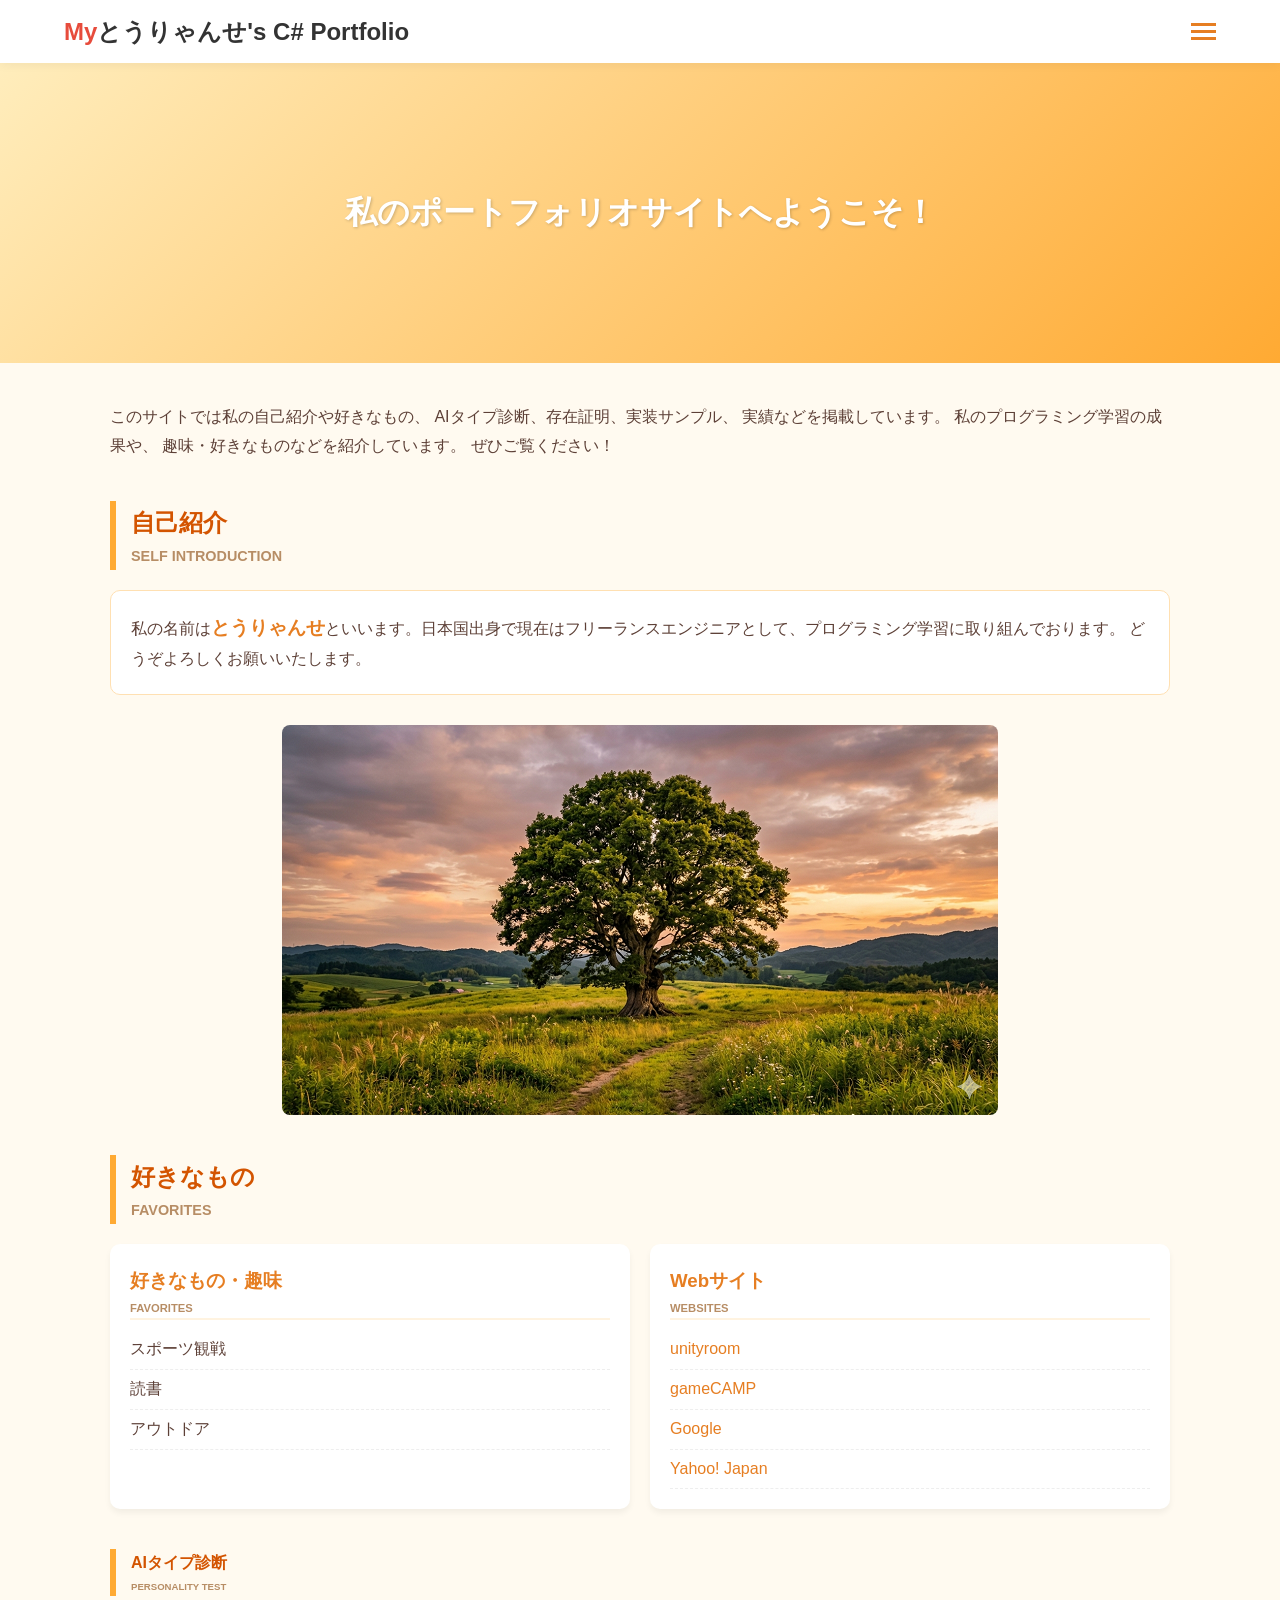
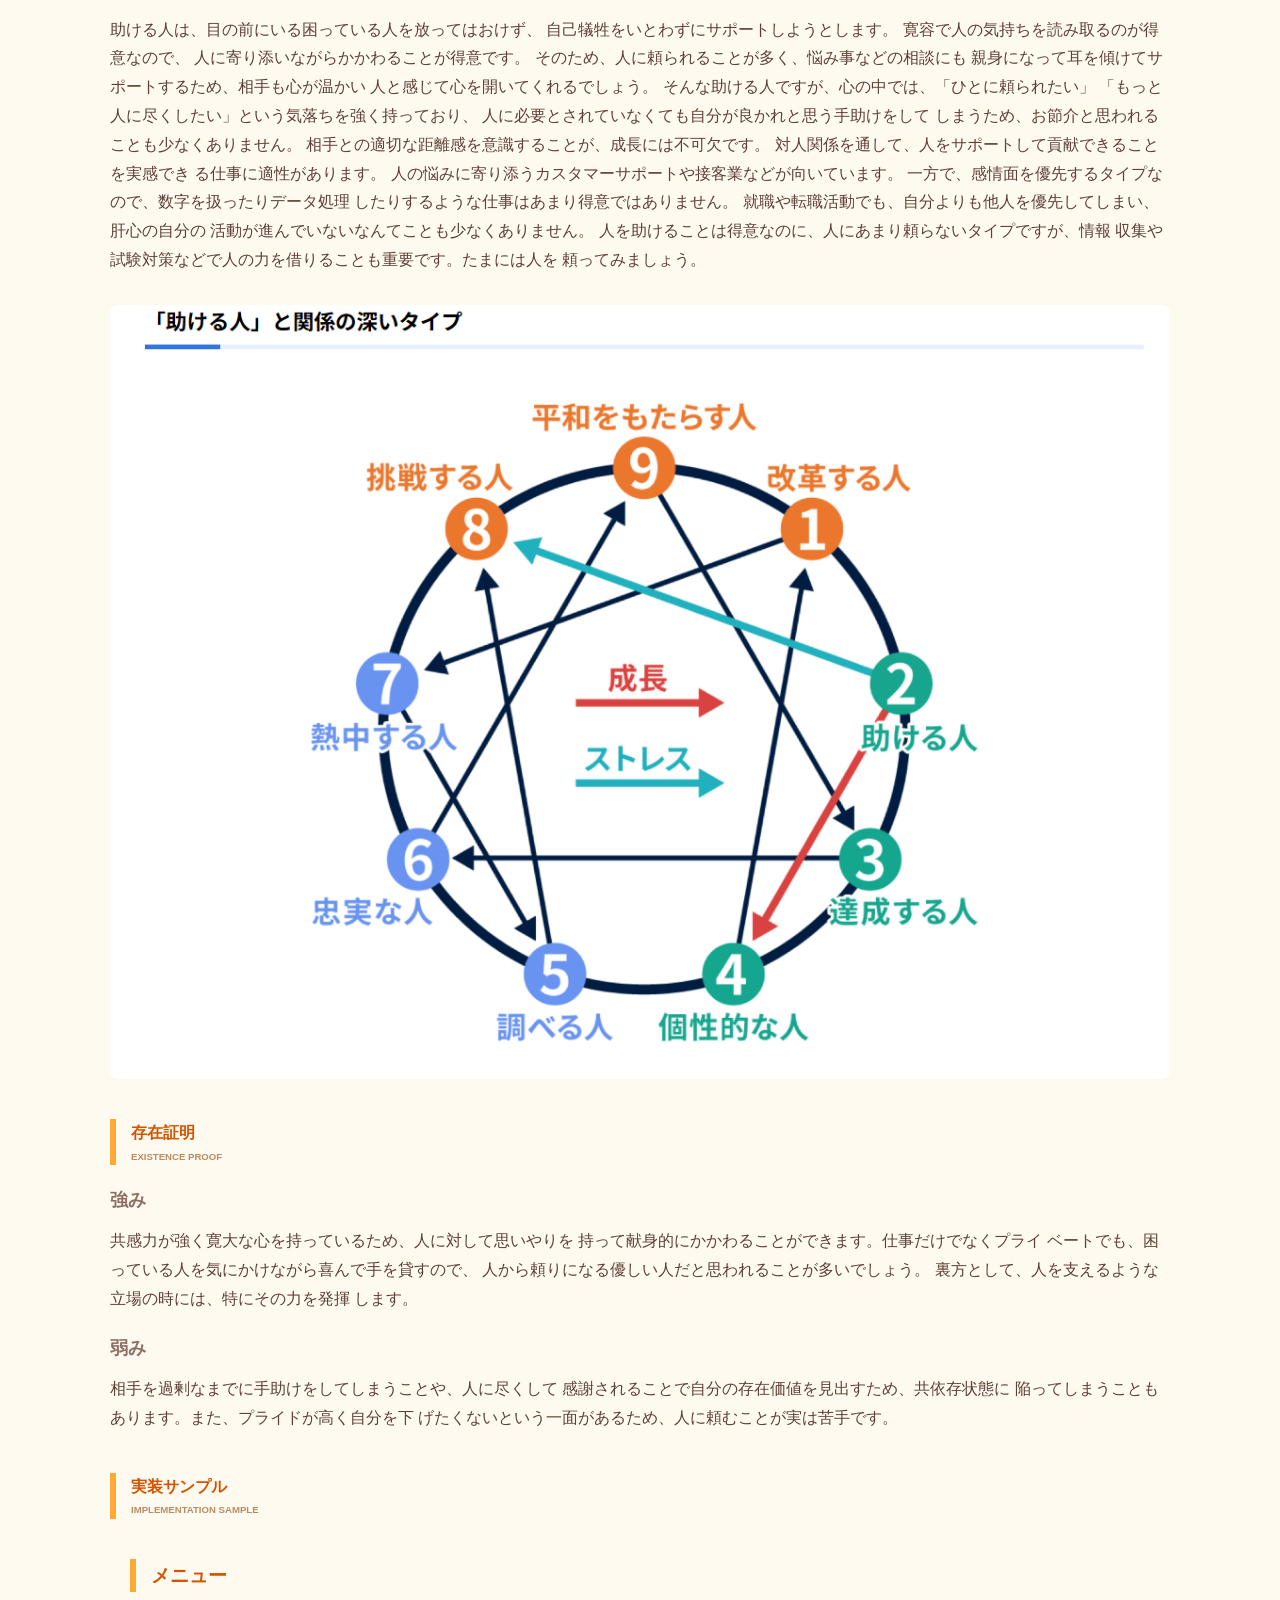
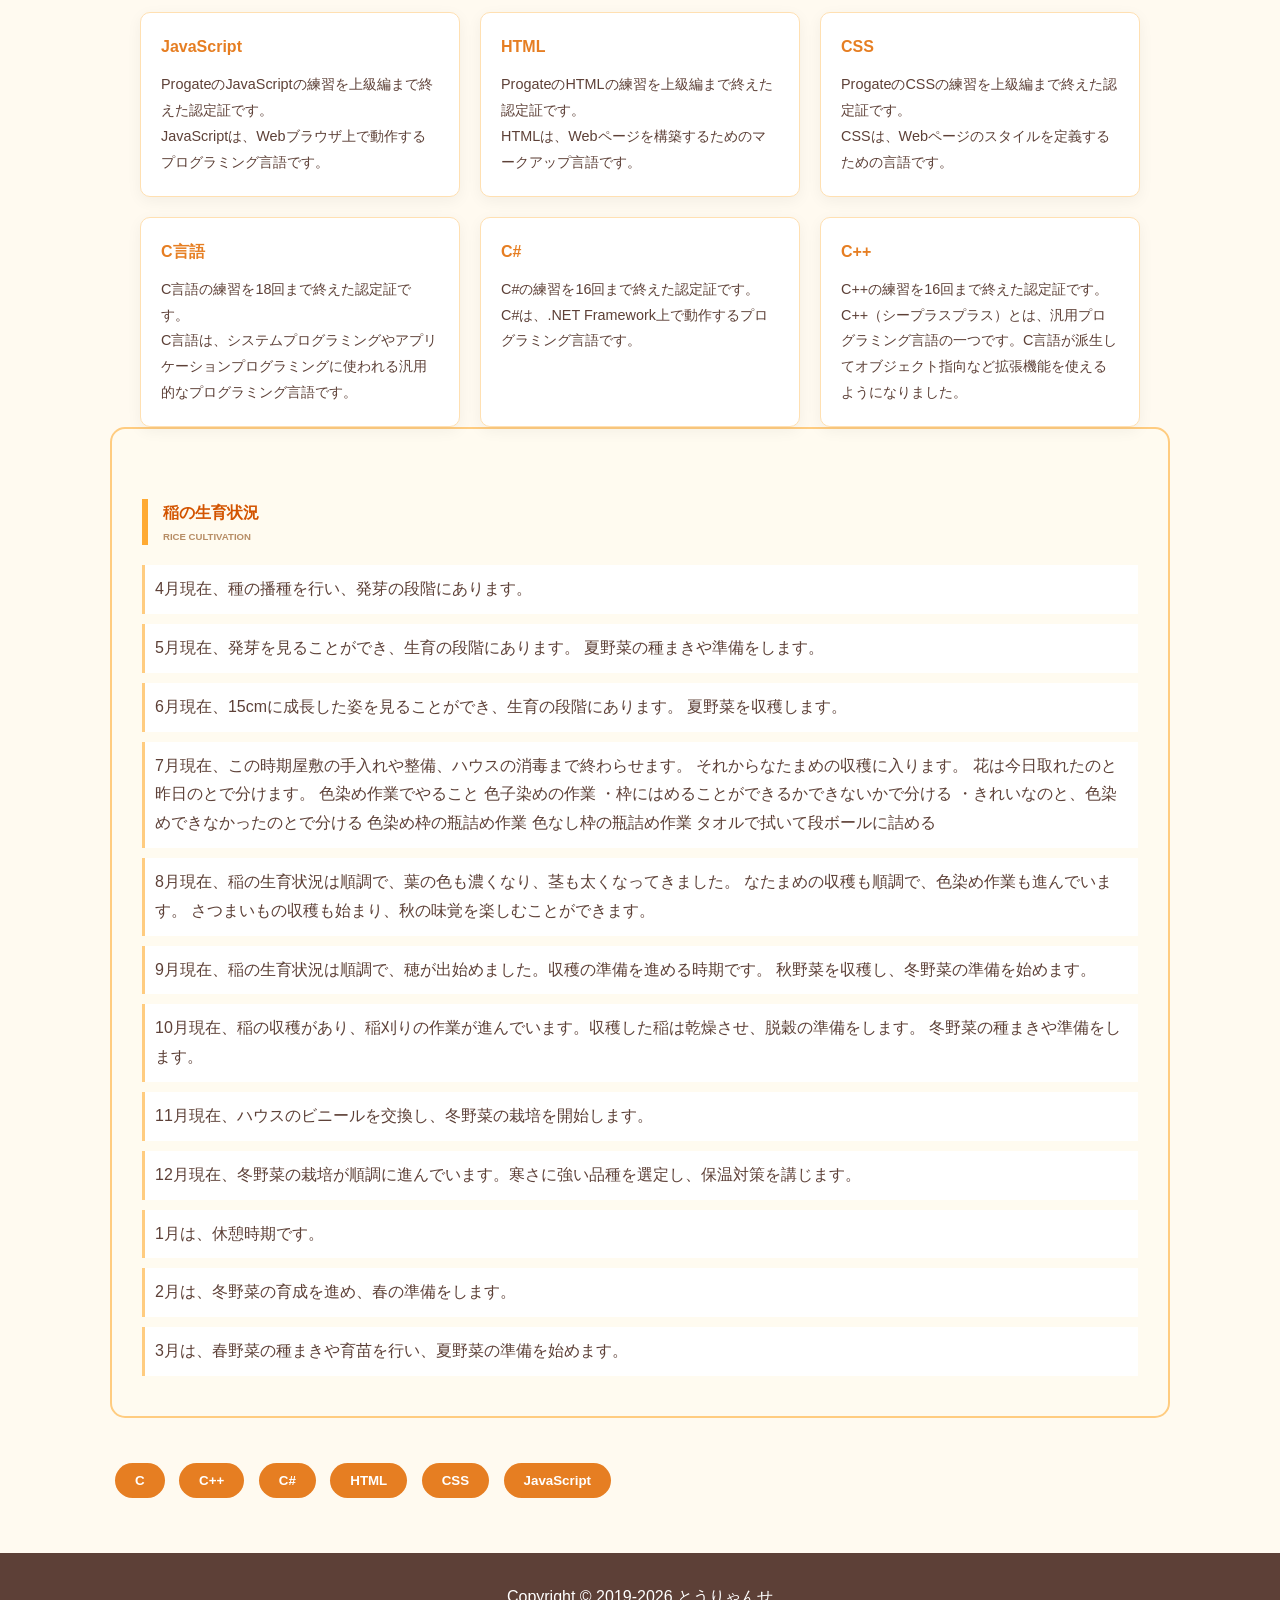
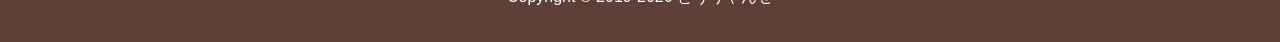
==== index.html @ dbbb1a9b "TestFirstCommit webでの活動と、現実での活動をまとめたwebサイトです。" ====
<!DOCTYPE html>
<html>

<head>
    <!-- タイトル、スタイルを読み込む -->
    <meta charset="UTF-8">
    <meta name="viewport" content="width=device-width, initial-scale=1.0">
    <title>自己紹介 とうりゃんせ</title>
    <link rel="shortcut icon" href="images/IshigakiGamesIcon.png">
    <link rel="stylesheet" href="style.css">
</head>

<body>
    <!-- ヘッダー -->
    <header class="clearfix">
        <!-- ロゴ -->
        <div class="header-left">
            <h1><span class="red">My</span>とうりゃんせ's C# Portfolio</h1>
        </div>

        <!-- ナビゲーション -->
        <div class="menu-wrapper">
            <input type="checkbox" id="menu-toggle" hidden>
    
            <label class="menu-icon" for="menu-toggle">
                <span></span>
                <span></span>
                <span></span>
            </label>
            
            <div class="overlay"></div>
            
            <nav class="menu">
                <ul>
                    <li class="between"><a href="#example1">自己紹介</a></li>
                    <li class="between"><a href="#example2">好きなもの</a></li>
                    <li class="between"><a href="#example3">AIタイプ診断</a></li>
                    <li class="between"><a href="#example4">存在証明</a></li>
                    <li class="between"><a href="#example5">実装サンプル</a></li>
                    <li class="between"><a href="#example6">稲の生育状況</a></li>
                </ul>
                <div class="clear"></div>
            </nav>
        </div>
    </header>

    <!-- メインコンテンツ -->
    <main class="main">
        <!-- メインビジュアル -->
        <div class="main-visual">
            <h2 class="top-subtitle">私のポートフォリオサイトへようこそ！</h2>
        </div>

        <!-- メインコンテナ -->
        <div class="container">
            <p class="top-text">
                このサイトでは私の自己紹介や好きなもの、
                AIタイプ診断、存在証明、実装サンプル、
                実績などを掲載しています。
                私のプログラミング学習の成果や、
                趣味・好きなものなどを紹介しています。
                ぜひご覧ください！
            </p>

            <!-- 自己紹介 -->
            <h2 class="fontColor-blue" id="example1">自己紹介<br><span class="changeFontSize">Self Introduction</span></h2>
            <div class="myself">
                <p>私の名前は<span class="characterName">とうりゃんせ</span>といいます。日本国出身で現在はフリーランスエンジニアとして、プログラミング学習に取り組んでおります。
                どうぞよろしくお願いいたします。</p>
            </div>

            <!-- トップ画像 -->
            <div class="top-image">
                <img src="images/一本の木.png" alt="image">
            </div>

            <!-- 好きなもの -->
            <h2 class="fontColor-blue" id="example2">好きなもの<br><span class="changeFontSize">Favorites</span></h2>
            <!-- Flexbox -->
            <div class="introduction_flexbox">
                <!-- 好きなもの・趣味 -->
                <div class="favorites">
                    <h3 class="titleColor">好きなもの・趣味<br><span class="changeFontSize">Favorites</span></h3>
                    <ul>
                        <li class="li01">スポーツ観戦</li>
                        <li class="li01">読書</li>
                        <li class="li01">アウトドア</li>
                    </ul>
                    <div class="clear"></div>
                </div>
                <!-- Webサイト -->
                <div class="favorites">
                    <h3 class="titleColor">Webサイト<br><span class="changeFontSize">WebSites</span></h3>
                    <ul>
                        <li class="li02"><a href="https://unityroom.com/users/ohuton8v9k" target="_blank">unityroom</a></li>
                        <li class="li02"><a href="https://game-creators.camp/@happy_ohuton" target="_blank">gameCAMP</a></li>
                        <li class="li02"><a href="https://www.google.com/" target="_blank">Google</a></li>
                        <li class="li02"><a href="https://www.yahoo.co.jp/" target="_blank">Yahoo! Japan</a></li>
                    </ul>
                    <div class="clear"></div>
                </div>
            </div>

            <!-- AIタイプ診断 -->
            <div class="setumei1">
                <h4 class="fontColor-blue" id="example3">AIタイプ診断<br><span class="changeFontSize">Personality Test</span></h4>
                <p class="top-text">
                    助ける人は、目の前にいる困っている人を放ってはおけず、
                    自己犠牲をいとわずにサポートしようとします。
                    寛容で人の気持ちを読み取るのが得意なので、
                    人に寄り添いながらかかわることが得意です。
                    そのため、人に頼られることが多く、悩み事などの相談にも
                    親身になって耳を傾けてサポートするため、相手も心が温かい
                    人と感じて心を開いてくれるでしょう。
                    そんな助ける人ですが、心の中では、「ひとに頼られたい」
                    「もっと人に尽くしたい」という気落ちを強く持っており、
                    人に必要とされていなくても自分が良かれと思う手助けをして
                    しまうため、お節介と思われることも少なくありません。
                    相手との適切な距離感を意識することが、成長には不可欠です。
                    対人関係を通して、人をサポートして貢献できることを実感でき
                    る仕事に適性があります。
                    人の悩みに寄り添うカスタマーサポートや接客業などが向いています。
                    一方で、感情面を優先するタイプなので、数字を扱ったりデータ処理
                    したりするような仕事はあまり得意ではありません。
                    就職や転職活動でも、自分よりも他人を優先してしまい、肝心の自分の
                    活動が進んでいないなんてことも少なくありません。
                    人を助けることは得意なのに、人にあまり頼らないタイプですが、情報
                    収集や試験対策などで人の力を借りることも重要です。たまには人を
                    頼ってみましょう。
                </p>
            </div>
            <div class="setumei2">
                <img src="images/アイデア2.png" alt="image">
            </div>

            <!-- 存在証明 -->
            <div class="setumei1">
                <h4 class="fontColor-blue" id="example4">存在証明<br><span class="changeFontSize">Existence Proof</span></h4>
                <h5>強み</h5>
                <p class="top-text">
                    共感力が強く寛大な心を持っているため、人に対して思いやりを
                    持って献身的にかかわることができます。仕事だけでなくプライ
                    ベートでも、困っている人を気にかけながら喜んで手を貸すので、
                    人から頼りになる優しい人だと思われることが多いでしょう。
                    裏方として、人を支えるような立場の時には、特にその力を発揮
                    します。
                </p>
                <h5>弱み</h5>
                <p class="top-text">
                    相手を過剰なまでに手助けをしてしまうことや、人に尽くして
                    感謝されることで自分の存在価値を見出すため、共依存状態に
                    陥ってしまうこともあります。また、プライドが高く自分を下
                    げたくないという一面があるため、人に頼むことが実は苦手です。
                </p>
            </div>

            <!-- 実装サンプル -->
            <div class="text-block">
                <h4 class="fontColor-blue" id="example5">実装サンプル<br><span class="changeFontSize">Implementation sample</span></h4>
            </div>

            <!-- プログラム実績メニュー -->
            <div class="ProgramMenu">
                <div class="container">
                    <h3 class="fontColor-blue" id="example1">メニュー</h3>
                    <div class="menu-card-wrapper">
                        <div class="menu-card">
                            <h4 class="menu-title">JavaScript</h4>
                            <p class="menu-text">ProgateのJavaScriptの練習を上級編まで終えた認定証です。
                                <br>
                                JavaScriptは、Webブラウザ上で動作するプログラミング言語です。
                            </p>
                        </div>
                        <div class="menu-card">
                            <h4 class="menu-title">HTML</h4>
                            <p class="menu-text">ProgateのHTMLの練習を上級編まで終えた認定証です。
                                <br>
                                HTMLは、Webページを構築するためのマークアップ言語です。
                            </p>
                        </div>
                        <div class="menu-card">
                            <h4 class="menu-title">CSS</h4>
                            <p class="menu-text">ProgateのCSSの練習を上級編まで終えた認定証です。
                                <br>
                                CSSは、Webページのスタイルを定義するための言語です。
                            </p>
                        </div>
                        <div class="menu-card">
                            <h4 class="menu-title">C言語</h4>
                            <p class="menu-text">C言語の練習を18回まで終えた認定証です。
                                <br>
                                C言語は、システムプログラミングやアプリケーションプログラミングに使われる汎用的なプログラミング言語です。
                            </p>
                        </div>
                        <div class="menu-card">
                            <h4 class="menu-title">C#</h4>
                            <p class="menu-text">C#の練習を16回まで終えた認定証です。
                                <br>
                                C#は、.NET Framework上で動作するプログラミング言語です。
                            </p>
                        </div>
                        <div class="menu-card">
                            <h4 class="menu-title">C++</h4>
                            <p class="menu-text">C++の練習を16回まで終えた認定証です。
                                <br>
                                C++（シープラスプラス）とは、汎用プログラミング言語の一つです。C言語が派生してオブジェクト指向など拡張機能を使えるようになりました。
                            </p>
                        </div>
                    </div>
                </div>
            </div>

            <div class="rice-Cultivation">
                <h4 class="fontColor-blue" id="example6">稲の生育状況<br><span class="changeFontSize">rice cultivation</span></h4>
                <div class="Level1">
                    <p>
                        4月現在、種の播種を行い、発芽の段階にあります。
                    </p>
                </div>
                <div class="Level2">
                    <p>
                        5月現在、発芽を見ることができ、生育の段階にあります。
                        夏野菜の種まきや準備をします。
                    </p>
                </div>
                <div class="Level3">
                    <p>
                        6月現在、15cmに成長した姿を見ることができ、生育の段階にあります。
                        夏野菜を収穫します。
                    </p>
                </div>
                <div class="Level4">
                    <p>
                        7月現在、この時期屋敷の手入れや整備、ハウスの消毒まで終わらせます。
                        それからなたまめの収穫に入ります。
                        花は今日取れたのと昨日のとで分けます。
                        色染め作業でやること
                        色子染めの作業
                        ・枠にはめることができるかできないかで分ける
                        ・きれいなのと、色染めできなかったのとで分ける
                        色染め枠の瓶詰め作業
                        色なし枠の瓶詰め作業
                        タオルで拭いて段ボールに詰める
                    </p>
                </div>
                <div class="Level5">
                    <p>
                        8月現在、稲の生育状況は順調で、葉の色も濃くなり、茎も太くなってきました。
                        なたまめの収穫も順調で、色染め作業も進んでいます。
                        さつまいもの収穫も始まり、秋の味覚を楽しむことができます。
                    </p>
                </div>
                <div class="Level6">
                    <p>
                        9月現在、稲の生育状況は順調で、穂が出始めました。収穫の準備を進める時期です。
                        秋野菜を収穫し、冬野菜の準備を始めます。
                    </p>
                </div>
                <div class="Level7">
                    <p>
                        10月現在、稲の収穫があり、稲刈りの作業が進んでいます。収穫した稲は乾燥させ、脱穀の準備をします。
                        冬野菜の種まきや準備をします。
                    </p>
                </div>
                <div class="Level8">
                    <p>
                        11月現在、ハウスのビニールを交換し、冬野菜の栽培を開始します。
                    </p>
                </div>
                <div class="Level9">
                    <p>
                        12月現在、冬野菜の栽培が順調に進んでいます。寒さに強い品種を選定し、保温対策を講じます。
                    </p>
                </div>
                <div class="Level10">
                    <p>
                        1月は、休憩時期です。
                    </p>
                </div>
                <div class="Level11">
                    <p>
                        2月は、冬野菜の育成を進め、春の準備をします。
                    </p>
                </div>
                <div class="Level12">
                    <p>
                        3月は、春野菜の種まきや育苗を行い、夏野菜の準備を始めます。
                    </p>
                </div>
            </div>

            <button class="alert-button">C</button>
            <button class="alert-button">C++</button>
            <button class="alert-button">C#</button>
            <button class="alert-button">HTML</button>
            <button class="alert-button">CSS</button>
            <button class="alert-button">JavaScript</button>

            <script>
                // JavaScriptのコードをここに記述
                // 例:ボタンが押されたときにアラートを表示する
                // 表示される質問に応じて、クイズを出題します
                document.addEventListener('DOMContentLoaded', function() {
                    const alertButtons = document.querySelectorAll('.alert-button');
                    alertButtons.forEach(function(button) {
                        button.addEventListener('click', function() {
                            let question = '私が最も学んでいるプログラミング言語は何でしょう？';
                            alert(question);

                            alert('あなたの答えは: ' + button.textContent);

                            if (button.textContent === 'C#') {
                                alert('正解です！');
                            } else {
                                alert('まだまだ学習しています。');
                            }
                        });
                    });
                });
            </script>

        </div>

        <div class="clear"></div>

    </main>

    <footer>
        <p class="footer">Copyright &copy; 2019-2026 とうりゃんせ</p>
    </footer>

</body>
</html>
---- style.css ----
/* --- 基本設定 --- */
* {
    margin: 0;
    padding: 0;
    box-sizing: border-box;
}

body {
    font-family: "Helvetica Neue", Arial, "Hiragino Kaku Gothic ProN", "Hiragino Sans", Meiryo, sans-serif;
    line-height: 1.8;
    color: #5d4037; /* 濃いブラウン */
    background-color: #fffaf0; /* 柔らかなクリーム色 */
}

a {
    text-decoration: none;
    color: #e67e22;
    transition: 0.3s;
}

a:hover {
    color: #d35400;
}

li {
    list-style: none;
}

img {
    max-width: 100%;
    height: auto;
    vertical-align: middle;
    border-radius: 8px;
}

.container {
    max-width: 1100px;
    margin: 0 auto;
    padding: 0 20px;
}

.clear {
    clear: both;
}

/* --- ヘッダー --- */
header {
    background-color: #ffffff;
    padding: 15px 0;
    box-shadow: 0 2px 10px rgba(0,0,0,0.05);
    position: sticky;
    top: 0;
    z-index: 1000;
    display: flex;
    justify-content: space-between;
    align-items: center;
    padding: 10px 5%;
}

.header-left h1 {
    font-size: 1.5rem;
    color: #333;
}

.red {
    color: #e74c3c;
    font-weight: bold;
}

/* --- ナビゲーション（ハンバーガーメニュー） --- */
.menu-icon {
    display: flex;
    flex-direction: column;
    cursor: pointer;
    z-index: 1001;
}

.menu-icon span {
    height: 3px;
    width: 25px;
    background-color: #e67e22;
    margin: 2px 0;
    transition: 0.4s;
}

/* ハンバーガーメニューの挙動 */
.menu {
    display: none;
    position: absolute;
    top: 60px;
    right: 0;
    background-color: #fff;
    width: 100%;
    box-shadow: 0 5px 10px rgba(0,0,0,0.1);
}

.menu ul {
    flex-direction: column;
    padding: 20px;
}

.menu li {
    margin: 10px 0;
}

#menu-toggle:checked ~ .menu {
    display: block;
}

/* ハンバーガーアニメーション用（任意） */
#menu-toggle:checked ~ .menu-icon span:nth-child(1) {
    transform: translateY(7px) rotate(45deg);
}
#menu-toggle:checked ~ .menu-icon span:nth-child(2) {
    opacity: 0;
}
#menu-toggle:checked ~ .menu-icon span:nth-child(3) {
    transform: translateY(-7px) rotate(-45deg);
}

.menu ul {
    display: flex;
}

.menu li {
    margin-left: 20px;
}

.menu li a {
    font-weight: bold;
    font-size: 0.9rem;
    color: #5d4037;
}

/* --- メインビジュアル --- */
.main-visual {
    background: linear-gradient(135deg, #ffedbc 0%, #ffaa33 100%);
    height: 300px;
    display: flex;
    justify-content: center;
    align-items: center;
    text-align: center;
    margin-bottom: 40px;
    color: #fff;
    text-shadow: 1px 1px 3px rgba(0,0,0,0.2);
}

.top-subtitle {
    font-size: 2rem;
}

/* --- セクション見出し --- */
h2.fontColor-blue, h4.fontColor-blue, h3.fontColor-blue {
    color: #d35400; /* 暖色の濃いオレンジに変更 */
    border-left: 6px solid #ffaa33;
    padding-left: 15px;
    margin: 40px 0 20px;
}

.changeFontSize {
    font-size: 0.6em;
    color: #b78d65;
    display: block;
    text-transform: uppercase;
}

/* --- 自己紹介・テキスト --- */
.top-text {
    margin-bottom: 20px;
}

.myself {
    background-color: #fff;
    padding: 20px;
    border-radius: 10px;
    border: 1px solid #ffe0b2;
    margin-bottom: 30px;
}

.characterName {
    font-weight: bold;
    font-size: 1.2rem;
    color: #e67e22;
}

.top-image {
    text-align: center;
    margin: 30px 0;
}

/* --- 好きなもの (Flexbox) --- */
.introduction_flexbox {
    display: flex;
    gap: 20px;
    margin-bottom: 40px;
}

.favorites {
    flex: 1;
    background-color: #fff;
    padding: 20px;
    border-radius: 10px;
    box-shadow: 0 4px 6px rgba(0,0,0,0.05);
}

.titleColor {
    color: #e67e22;
    margin-bottom: 10px;
    border-bottom: 2px solid #fff3e0;
}

.li01, .li02 {
    padding: 5px 0;
    border-bottom: 1px dashed #eee;
}

/* --- AIタイプ診断・存在証明 --- */
.setumei1 {
    margin-bottom: 30px;
}

.setumei2 {
    text-align: center;
    margin-bottom: 40px;
}

h5 {
    font-size: 1.1rem;
    color: #8d6e63;
    margin: 20px 0 10px;
}

/* --- 実装サンプル（カード） --- */
.menu-card-wrapper {
    display: flex;
    flex-wrap: wrap;
    gap: 20px;
    justify-content: center;
}

.menu-card {
    background-color: #fff;
    width: calc(33.333% - 20px);
    padding: 20px;
    border-radius: 10px;
    box-shadow: 0 4px 15px rgba(0,0,0,0.05);
    transition: transform 0.3s;
    border: 1px solid #ffe0b2;
}

.menu-card:hover {
    transform: translateY(-5px);
}

.menu-card-inner img {
    width: 100%;
    height: 150px;
    object-fit: cover;
    margin-bottom: 15px;
}

.menu-title {
    color: #e67e22;
    margin-bottom: 10px;
}

.menu-text {
    font-size: 0.9rem;
}

/* --- 稲の生育状況 --- */
.rice-Cultivation {
    background-color: #fffbf0;
    padding: 30px;
    border-radius: 15px;
    border: 2px solid #ffcc80;
    margin-bottom: 40px;
}

.rice-Cultivation div {
    padding: 10px;
    border-left: 3px solid #ffcc80;
    margin-bottom: 10px;
    background-color: #fff;
}

/* --- ボタン --- */
.alert-button {
    background-color: #e67e22;
    color: white;
    border: none;
    padding: 10px 20px;
    margin: 5px;
    border-radius: 25px;
    cursor: pointer;
    font-weight: bold;
    transition: background 0.3s, transform 0.2s;
}

.alert-button:hover {
    background-color: #d35400;
    transform: scale(1.05);
}

/* --- フッター --- */
footer {
    background-color: #5d4037;
    color: #fff;
    text-align: center;
    padding: 30px 0;
    margin-top: 50px;
}

/* --- レスポンシブ対応 --- */
@media (max-width: 768px) {
    .main-visual {
        height: 200px;
    }

    .top-subtitle {
        font-size: 1.4rem;
        padding: 0 10px;
    }

    .introduction_flexbox {
        flex-direction: column;
    }

    .menu-card {
        width: 100%;
    }

    /* ハンバーガーメニューの挙動 */
    .menu-icon {
        display: flex;
    }

    .menu {
        display: none;
        position: absolute;
        top: 60px;
        right: 0;
        background-color: #fff;
        width: 100%;
        box-shadow: 0 5px 10px rgba(0,0,0,0.1);
    }

    .menu ul {
        flex-direction: column;
        padding: 20px;
    }

    .menu li {
        margin: 10px 0;
    }

    #menu-toggle:checked ~ .menu {
        display: block;
    }

    /* ハンバーガーアニメーション用（任意） */
    #menu-toggle:checked ~ .menu-icon span:nth-child(1) {
        transform: translateY(7px) rotate(45deg);
    }
    #menu-toggle:checked ~ .menu-icon span:nth-child(2) {
        opacity: 0;
    }
    #menu-toggle:checked ~ .menu-icon span:nth-child(3) {
        transform: translateY(-7px) rotate(-45deg);
    }
}
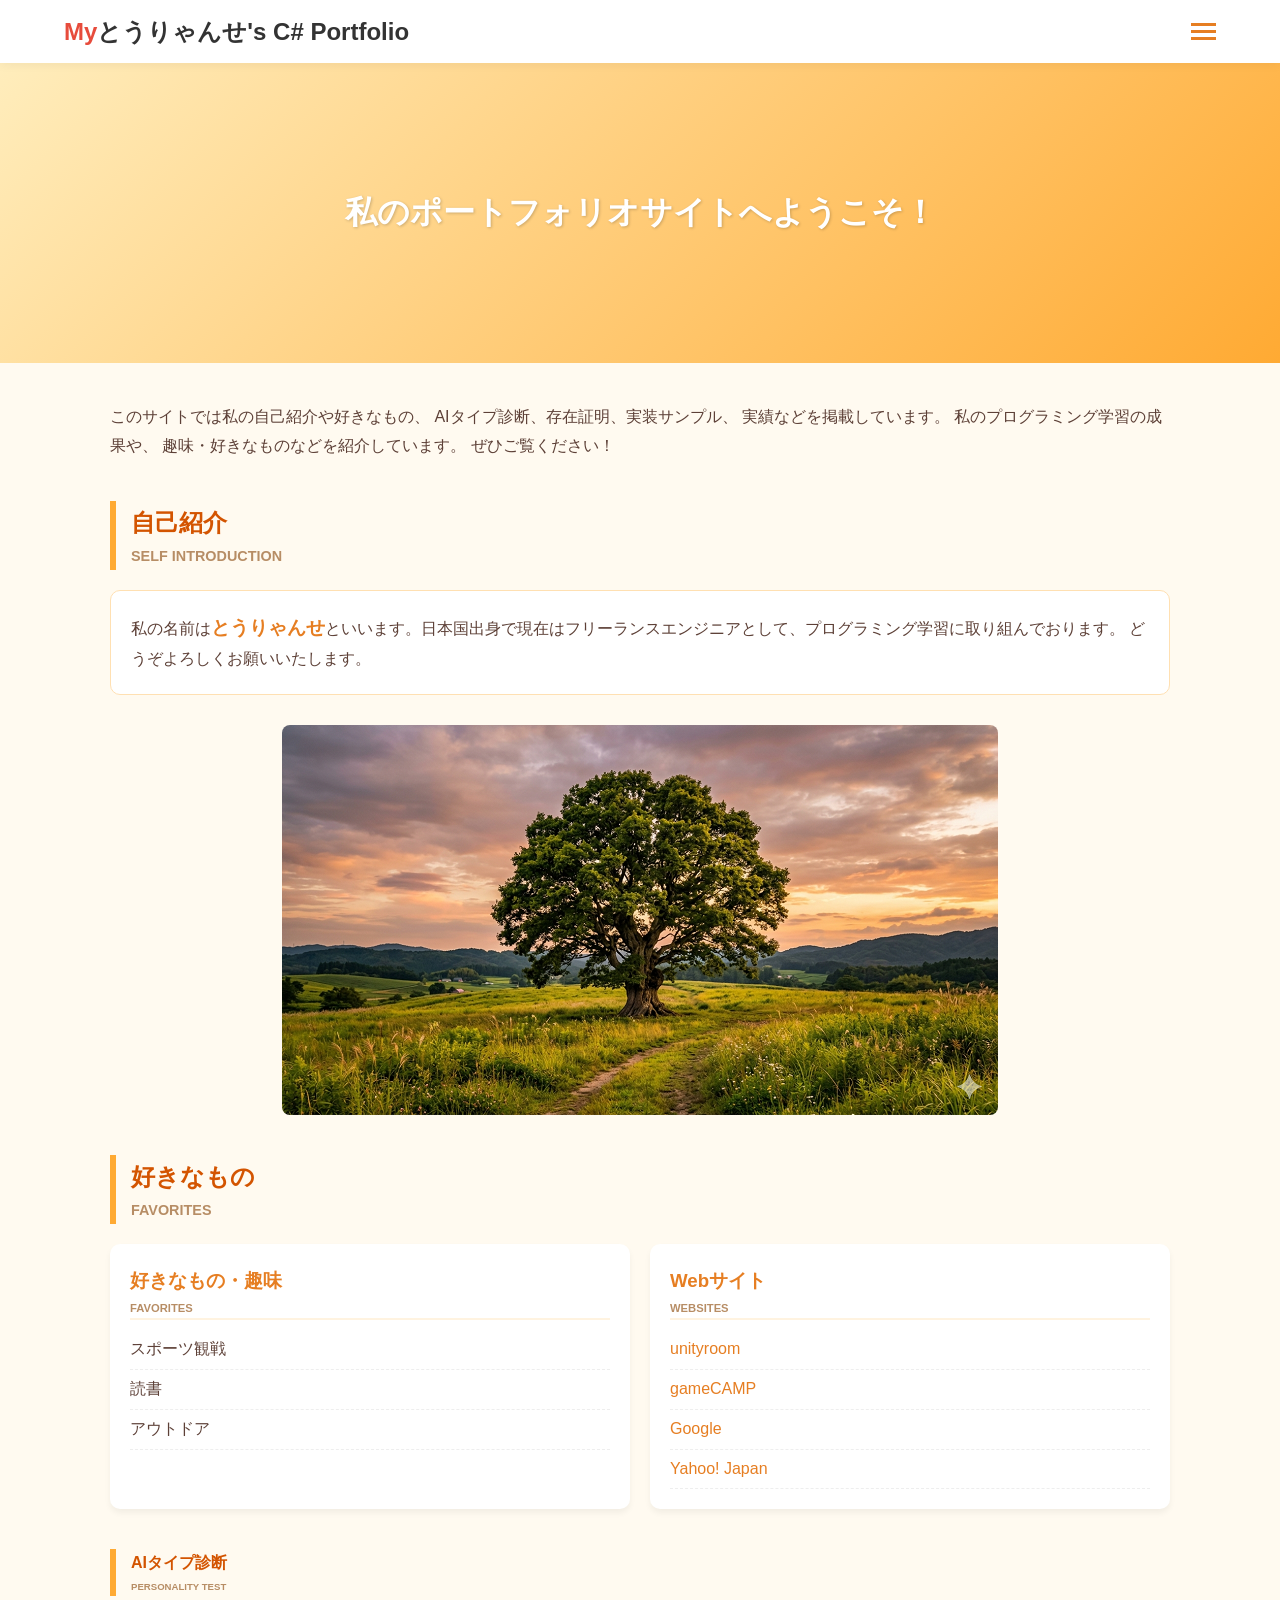
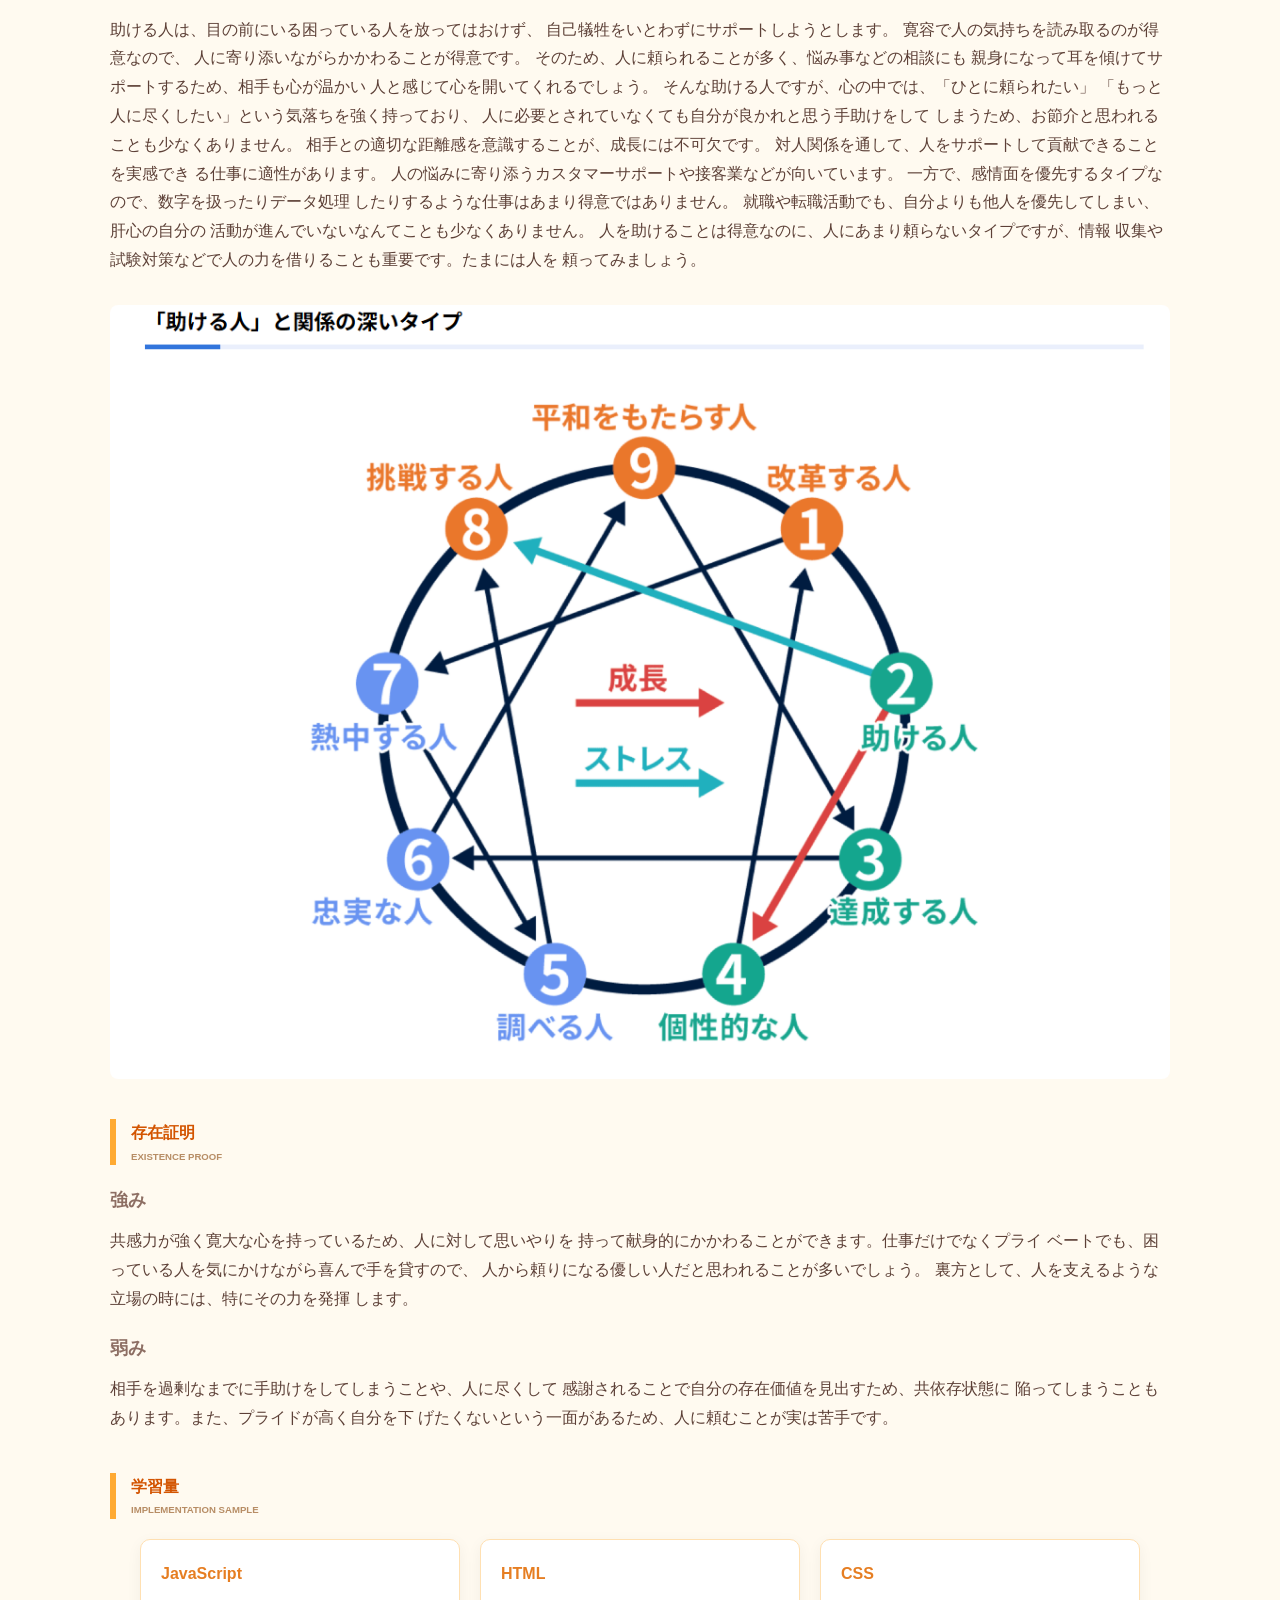
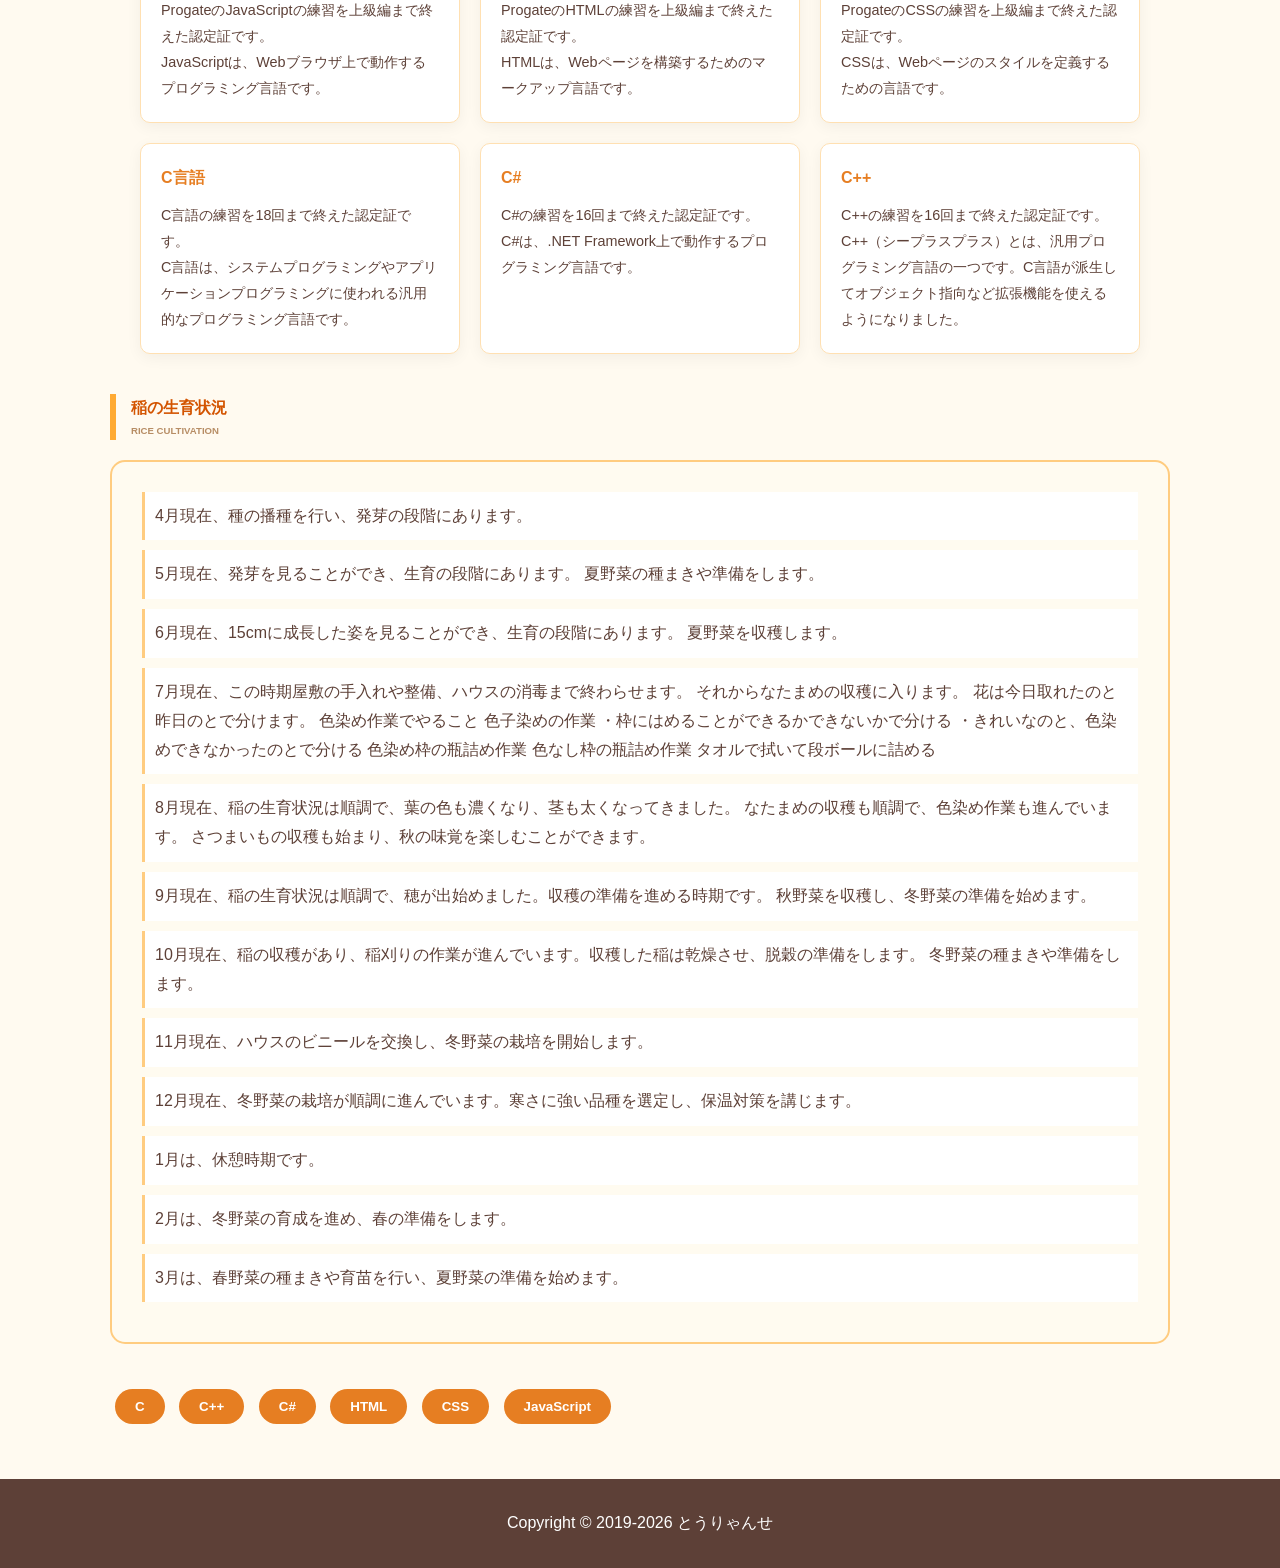
==== commit ef6eec13: "Fix HTML structure and content duplication 学習量に変更、稲の生育状況の題を適切なスペースに変更" ====
--- a/index.html
+++ b/index.html
@@ -36,7 +36,7 @@
                     <li class="between"><a href="#example2">好きなもの</a></li>
                     <li class="between"><a href="#example3">AIタイプ診断</a></li>
                     <li class="between"><a href="#example4">存在証明</a></li>
-                    <li class="between"><a href="#example5">実装サンプル</a></li>
+                    <li class="between"><a href="#example5">学習量</a></li>
                     <li class="between"><a href="#example6">稲の生育状況</a></li>
                 </ul>
                 <div class="clear"></div>
@@ -154,15 +154,14 @@
                 </p>
             </div>
 
-            <!-- 実装サンプル -->
+            <!-- 学習量 -->
             <div class="text-block">
-                <h4 class="fontColor-blue" id="example5">実装サンプル<br><span class="changeFontSize">Implementation sample</span></h4>
+                <h4 class="fontColor-blue" id="example5">学習量<br><span class="changeFontSize">Implementation sample</span></h4>
             </div>
 
             <!-- プログラム実績メニュー -->
             <div class="ProgramMenu">
                 <div class="container">
-                    <h3 class="fontColor-blue" id="example1">メニュー</h3>
                     <div class="menu-card-wrapper">
                         <div class="menu-card">
                             <h4 class="menu-title">JavaScript</h4>
@@ -210,8 +209,12 @@
                 </div>
             </div>
 
+            <!-- 稲の生育状況 -->
+            <div class="text-block">
+                <h4 class="fontColor-blue" id="example6">稲の生育状況<br><span class="changeFontSize">rice cultivation</span></h4>
+            </div>
+            
             <div class="rice-Cultivation">
-                <h4 class="fontColor-blue" id="example6">稲の生育状況<br><span class="changeFontSize">rice cultivation</span></h4>
                 <div class="Level1">
                     <p>
                         4月現在、種の播種を行い、発芽の段階にあります。
@@ -330,4 +333,4 @@
     </footer>
 
 </body>
-</html>+</html>
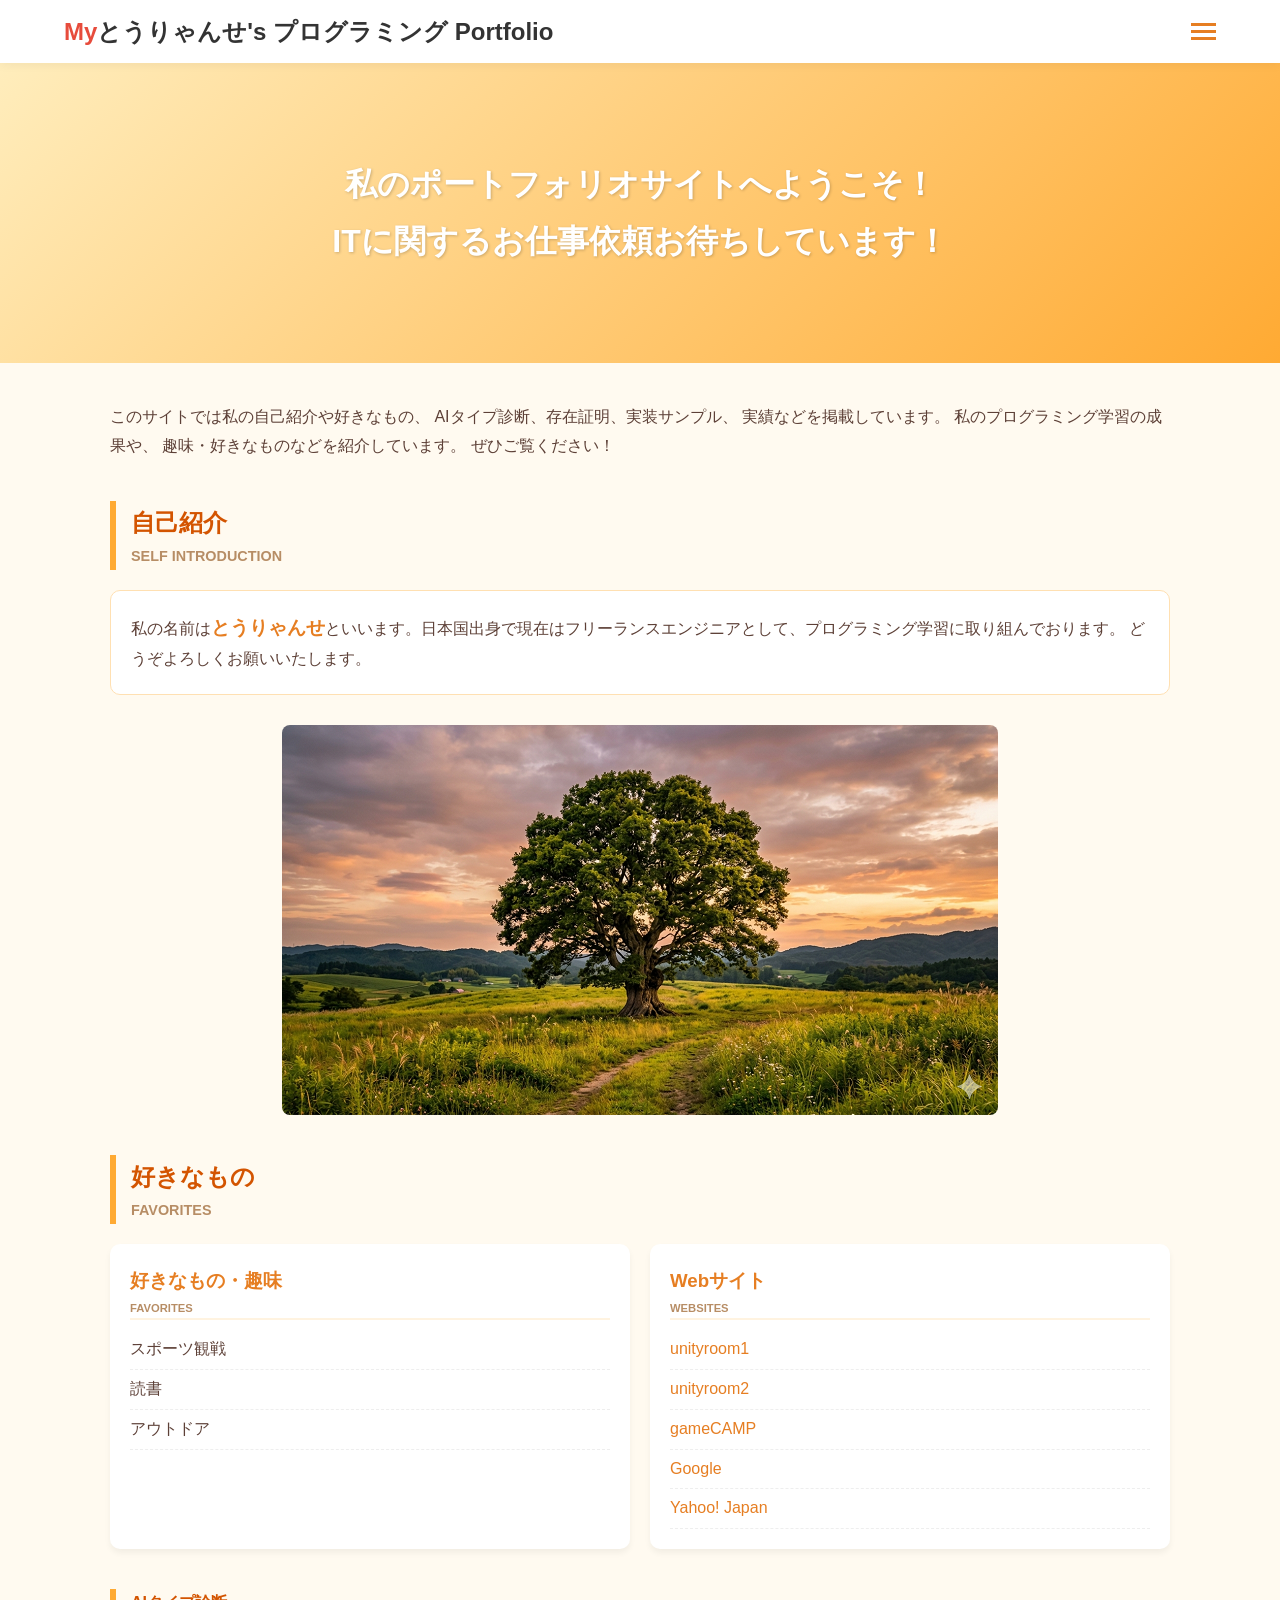
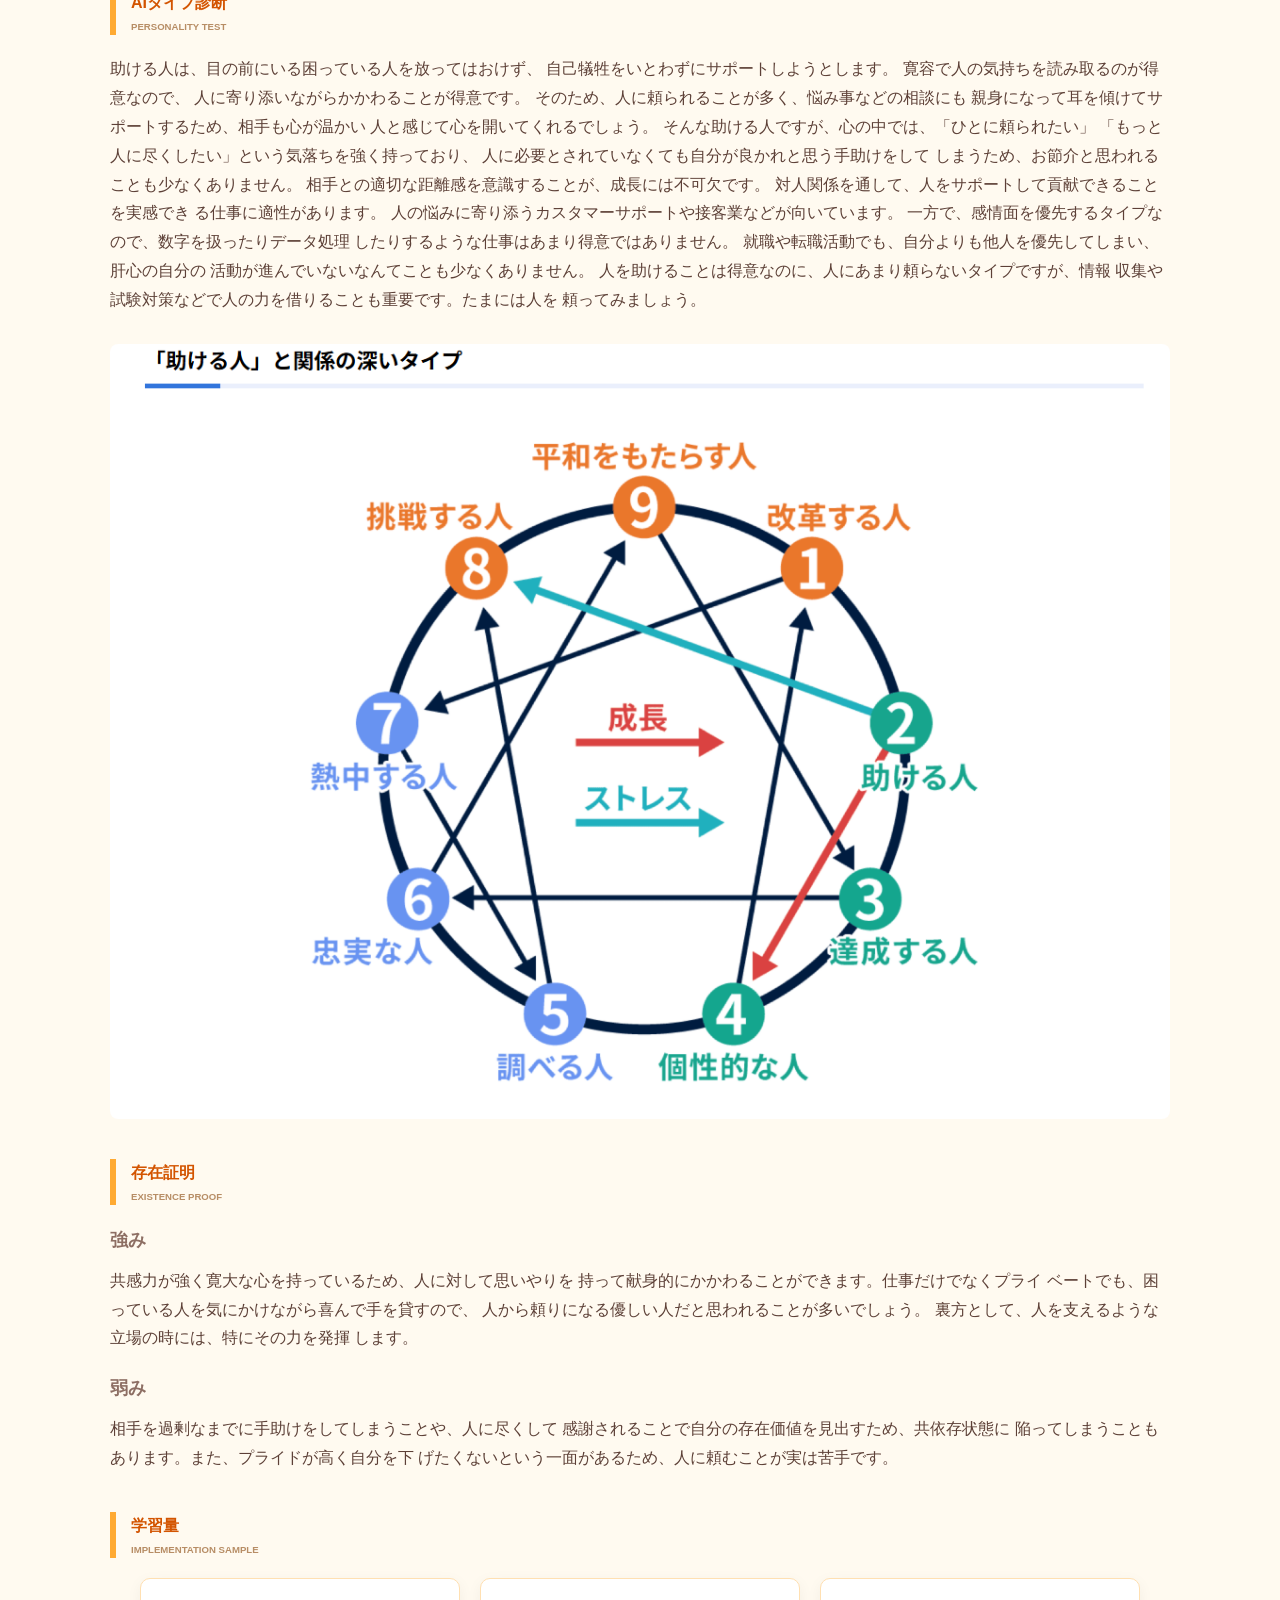
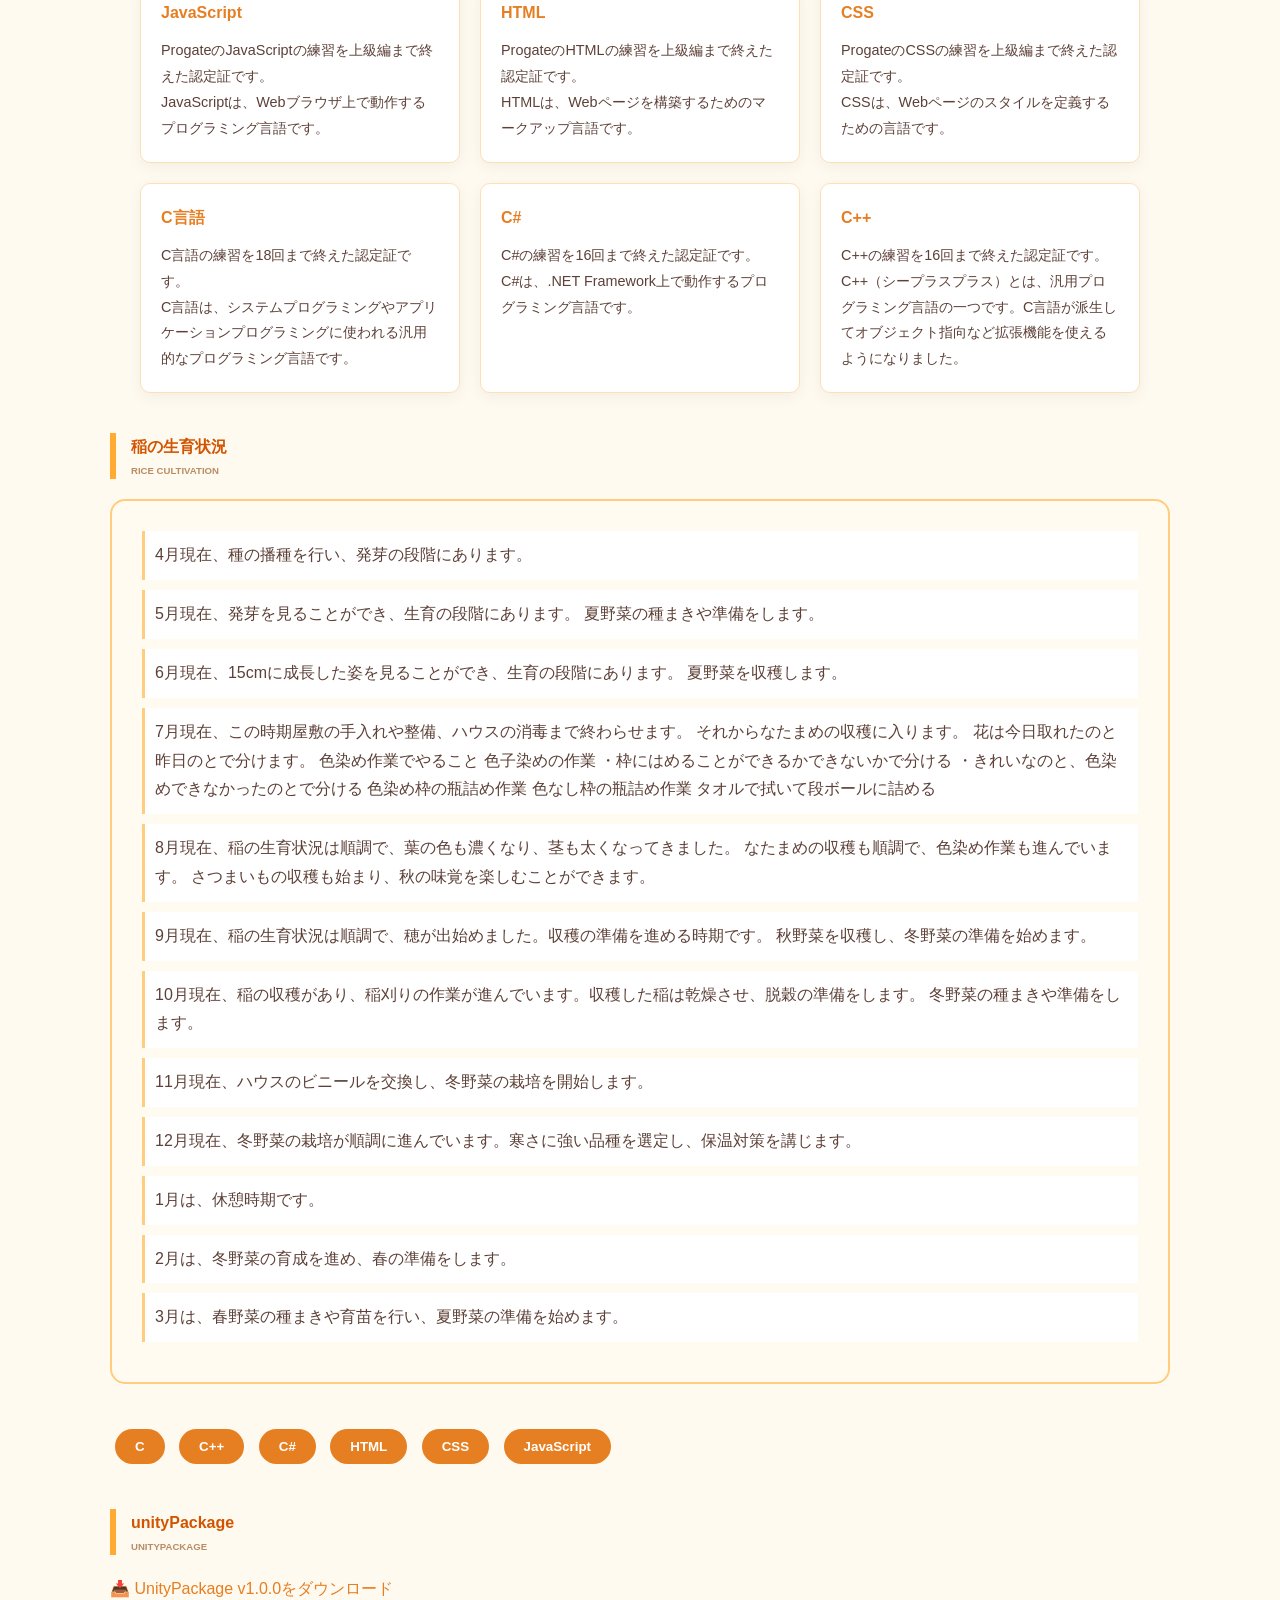
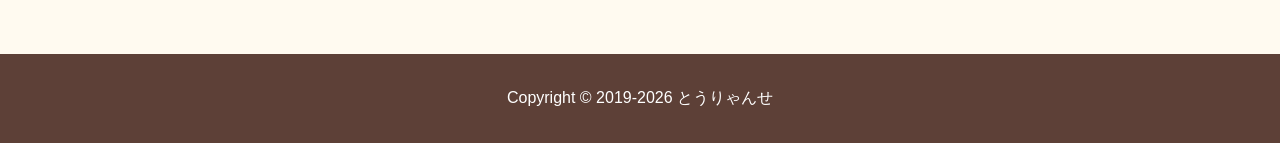
==== commit 1b064642: "Add initial HTML structure for portfolio site" ====
--- a/index.html
+++ b/index.html
@@ -1,336 +1,360 @@
-<!DOCTYPE html>
-<html>
-
-<head>
-    <!-- タイトル、スタイルを読み込む -->
-    <meta charset="UTF-8">
-    <meta name="viewport" content="width=device-width, initial-scale=1.0">
-    <title>自己紹介 とうりゃんせ</title>
-    <link rel="shortcut icon" href="images/IshigakiGamesIcon.png">
-    <link rel="stylesheet" href="style.css">
-</head>
-
-<body>
-    <!-- ヘッダー -->
-    <header class="clearfix">
-        <!-- ロゴ -->
-        <div class="header-left">
-            <h1><span class="red">My</span>とうりゃんせ's C# Portfolio</h1>
-        </div>
-
-        <!-- ナビゲーション -->
-        <div class="menu-wrapper">
-            <input type="checkbox" id="menu-toggle" hidden>
-    
-            <label class="menu-icon" for="menu-toggle">
-                <span></span>
-                <span></span>
-                <span></span>
-            </label>
-            
-            <div class="overlay"></div>
-            
-            <nav class="menu">
-                <ul>
-                    <li class="between"><a href="#example1">自己紹介</a></li>
-                    <li class="between"><a href="#example2">好きなもの</a></li>
-                    <li class="between"><a href="#example3">AIタイプ診断</a></li>
-                    <li class="between"><a href="#example4">存在証明</a></li>
-                    <li class="between"><a href="#example5">学習量</a></li>
-                    <li class="between"><a href="#example6">稲の生育状況</a></li>
-                </ul>
-                <div class="clear"></div>
-            </nav>
-        </div>
-    </header>
-
-    <!-- メインコンテンツ -->
-    <main class="main">
-        <!-- メインビジュアル -->
-        <div class="main-visual">
-            <h2 class="top-subtitle">私のポートフォリオサイトへようこそ！</h2>
-        </div>
-
-        <!-- メインコンテナ -->
-        <div class="container">
-            <p class="top-text">
-                このサイトでは私の自己紹介や好きなもの、
-                AIタイプ診断、存在証明、実装サンプル、
-                実績などを掲載しています。
-                私のプログラミング学習の成果や、
-                趣味・好きなものなどを紹介しています。
-                ぜひご覧ください！
-            </p>
-
-            <!-- 自己紹介 -->
-            <h2 class="fontColor-blue" id="example1">自己紹介<br><span class="changeFontSize">Self Introduction</span></h2>
-            <div class="myself">
-                <p>私の名前は<span class="characterName">とうりゃんせ</span>といいます。日本国出身で現在はフリーランスエンジニアとして、プログラミング学習に取り組んでおります。
-                どうぞよろしくお願いいたします。</p>
-            </div>
-
-            <!-- トップ画像 -->
-            <div class="top-image">
-                <img src="images/一本の木.png" alt="image">
-            </div>
-
-            <!-- 好きなもの -->
-            <h2 class="fontColor-blue" id="example2">好きなもの<br><span class="changeFontSize">Favorites</span></h2>
-            <!-- Flexbox -->
-            <div class="introduction_flexbox">
-                <!-- 好きなもの・趣味 -->
-                <div class="favorites">
-                    <h3 class="titleColor">好きなもの・趣味<br><span class="changeFontSize">Favorites</span></h3>
-                    <ul>
-                        <li class="li01">スポーツ観戦</li>
-                        <li class="li01">読書</li>
-                        <li class="li01">アウトドア</li>
-                    </ul>
-                    <div class="clear"></div>
-                </div>
-                <!-- Webサイト -->
-                <div class="favorites">
-                    <h3 class="titleColor">Webサイト<br><span class="changeFontSize">WebSites</span></h3>
-                    <ul>
-                        <li class="li02"><a href="https://unityroom.com/users/ohuton8v9k" target="_blank">unityroom</a></li>
-                        <li class="li02"><a href="https://game-creators.camp/@happy_ohuton" target="_blank">gameCAMP</a></li>
-                        <li class="li02"><a href="https://www.google.com/" target="_blank">Google</a></li>
-                        <li class="li02"><a href="https://www.yahoo.co.jp/" target="_blank">Yahoo! Japan</a></li>
-                    </ul>
-                    <div class="clear"></div>
-                </div>
-            </div>
-
-            <!-- AIタイプ診断 -->
-            <div class="setumei1">
-                <h4 class="fontColor-blue" id="example3">AIタイプ診断<br><span class="changeFontSize">Personality Test</span></h4>
-                <p class="top-text">
-                    助ける人は、目の前にいる困っている人を放ってはおけず、
-                    自己犠牲をいとわずにサポートしようとします。
-                    寛容で人の気持ちを読み取るのが得意なので、
-                    人に寄り添いながらかかわることが得意です。
-                    そのため、人に頼られることが多く、悩み事などの相談にも
-                    親身になって耳を傾けてサポートするため、相手も心が温かい
-                    人と感じて心を開いてくれるでしょう。
-                    そんな助ける人ですが、心の中では、「ひとに頼られたい」
-                    「もっと人に尽くしたい」という気落ちを強く持っており、
-                    人に必要とされていなくても自分が良かれと思う手助けをして
-                    しまうため、お節介と思われることも少なくありません。
-                    相手との適切な距離感を意識することが、成長には不可欠です。
-                    対人関係を通して、人をサポートして貢献できることを実感でき
-                    る仕事に適性があります。
-                    人の悩みに寄り添うカスタマーサポートや接客業などが向いています。
-                    一方で、感情面を優先するタイプなので、数字を扱ったりデータ処理
-                    したりするような仕事はあまり得意ではありません。
-                    就職や転職活動でも、自分よりも他人を優先してしまい、肝心の自分の
-                    活動が進んでいないなんてことも少なくありません。
-                    人を助けることは得意なのに、人にあまり頼らないタイプですが、情報
-                    収集や試験対策などで人の力を借りることも重要です。たまには人を
-                    頼ってみましょう。
-                </p>
-            </div>
-            <div class="setumei2">
-                <img src="images/アイデア2.png" alt="image">
-            </div>
-
-            <!-- 存在証明 -->
-            <div class="setumei1">
-                <h4 class="fontColor-blue" id="example4">存在証明<br><span class="changeFontSize">Existence Proof</span></h4>
-                <h5>強み</h5>
-                <p class="top-text">
-                    共感力が強く寛大な心を持っているため、人に対して思いやりを
-                    持って献身的にかかわることができます。仕事だけでなくプライ
-                    ベートでも、困っている人を気にかけながら喜んで手を貸すので、
-                    人から頼りになる優しい人だと思われることが多いでしょう。
-                    裏方として、人を支えるような立場の時には、特にその力を発揮
-                    します。
-                </p>
-                <h5>弱み</h5>
-                <p class="top-text">
-                    相手を過剰なまでに手助けをしてしまうことや、人に尽くして
-                    感謝されることで自分の存在価値を見出すため、共依存状態に
-                    陥ってしまうこともあります。また、プライドが高く自分を下
-                    げたくないという一面があるため、人に頼むことが実は苦手です。
-                </p>
-            </div>
-
-            <!-- 学習量 -->
-            <div class="text-block">
-                <h4 class="fontColor-blue" id="example5">学習量<br><span class="changeFontSize">Implementation sample</span></h4>
-            </div>
-
-            <!-- プログラム実績メニュー -->
-            <div class="ProgramMenu">
-                <div class="container">
-                    <div class="menu-card-wrapper">
-                        <div class="menu-card">
-                            <h4 class="menu-title">JavaScript</h4>
-                            <p class="menu-text">ProgateのJavaScriptの練習を上級編まで終えた認定証です。
-                                <br>
-                                JavaScriptは、Webブラウザ上で動作するプログラミング言語です。
-                            </p>
-                        </div>
-                        <div class="menu-card">
-                            <h4 class="menu-title">HTML</h4>
-                            <p class="menu-text">ProgateのHTMLの練習を上級編まで終えた認定証です。
-                                <br>
-                                HTMLは、Webページを構築するためのマークアップ言語です。
-                            </p>
-                        </div>
-                        <div class="menu-card">
-                            <h4 class="menu-title">CSS</h4>
-                            <p class="menu-text">ProgateのCSSの練習を上級編まで終えた認定証です。
-                                <br>
-                                CSSは、Webページのスタイルを定義するための言語です。
-                            </p>
-                        </div>
-                        <div class="menu-card">
-                            <h4 class="menu-title">C言語</h4>
-                            <p class="menu-text">C言語の練習を18回まで終えた認定証です。
-                                <br>
-                                C言語は、システムプログラミングやアプリケーションプログラミングに使われる汎用的なプログラミング言語です。
-                            </p>
-                        </div>
-                        <div class="menu-card">
-                            <h4 class="menu-title">C#</h4>
-                            <p class="menu-text">C#の練習を16回まで終えた認定証です。
-                                <br>
-                                C#は、.NET Framework上で動作するプログラミング言語です。
-                            </p>
-                        </div>
-                        <div class="menu-card">
-                            <h4 class="menu-title">C++</h4>
-                            <p class="menu-text">C++の練習を16回まで終えた認定証です。
-                                <br>
-                                C++（シープラスプラス）とは、汎用プログラミング言語の一つです。C言語が派生してオブジェクト指向など拡張機能を使えるようになりました。
-                            </p>
-                        </div>
-                    </div>
-                </div>
-            </div>
-
-            <!-- 稲の生育状況 -->
-            <div class="text-block">
-                <h4 class="fontColor-blue" id="example6">稲の生育状況<br><span class="changeFontSize">rice cultivation</span></h4>
-            </div>
-            
-            <div class="rice-Cultivation">
-                <div class="Level1">
-                    <p>
-                        4月現在、種の播種を行い、発芽の段階にあります。
-                    </p>
-                </div>
-                <div class="Level2">
-                    <p>
-                        5月現在、発芽を見ることができ、生育の段階にあります。
-                        夏野菜の種まきや準備をします。
-                    </p>
-                </div>
-                <div class="Level3">
-                    <p>
-                        6月現在、15cmに成長した姿を見ることができ、生育の段階にあります。
-                        夏野菜を収穫します。
-                    </p>
-                </div>
-                <div class="Level4">
-                    <p>
-                        7月現在、この時期屋敷の手入れや整備、ハウスの消毒まで終わらせます。
-                        それからなたまめの収穫に入ります。
-                        花は今日取れたのと昨日のとで分けます。
-                        色染め作業でやること
-                        色子染めの作業
-                        ・枠にはめることができるかできないかで分ける
-                        ・きれいなのと、色染めできなかったのとで分ける
-                        色染め枠の瓶詰め作業
-                        色なし枠の瓶詰め作業
-                        タオルで拭いて段ボールに詰める
-                    </p>
-                </div>
-                <div class="Level5">
-                    <p>
-                        8月現在、稲の生育状況は順調で、葉の色も濃くなり、茎も太くなってきました。
-                        なたまめの収穫も順調で、色染め作業も進んでいます。
-                        さつまいもの収穫も始まり、秋の味覚を楽しむことができます。
-                    </p>
-                </div>
-                <div class="Level6">
-                    <p>
-                        9月現在、稲の生育状況は順調で、穂が出始めました。収穫の準備を進める時期です。
-                        秋野菜を収穫し、冬野菜の準備を始めます。
-                    </p>
-                </div>
-                <div class="Level7">
-                    <p>
-                        10月現在、稲の収穫があり、稲刈りの作業が進んでいます。収穫した稲は乾燥させ、脱穀の準備をします。
-                        冬野菜の種まきや準備をします。
-                    </p>
-                </div>
-                <div class="Level8">
-                    <p>
-                        11月現在、ハウスのビニールを交換し、冬野菜の栽培を開始します。
-                    </p>
-                </div>
-                <div class="Level9">
-                    <p>
-                        12月現在、冬野菜の栽培が順調に進んでいます。寒さに強い品種を選定し、保温対策を講じます。
-                    </p>
-                </div>
-                <div class="Level10">
-                    <p>
-                        1月は、休憩時期です。
-                    </p>
-                </div>
-                <div class="Level11">
-                    <p>
-                        2月は、冬野菜の育成を進め、春の準備をします。
-                    </p>
-                </div>
-                <div class="Level12">
-                    <p>
-                        3月は、春野菜の種まきや育苗を行い、夏野菜の準備を始めます。
-                    </p>
-                </div>
-            </div>
-
-            <button class="alert-button">C</button>
-            <button class="alert-button">C++</button>
-            <button class="alert-button">C#</button>
-            <button class="alert-button">HTML</button>
-            <button class="alert-button">CSS</button>
-            <button class="alert-button">JavaScript</button>
-
-            <script>
-                // JavaScriptのコードをここに記述
-                // 例:ボタンが押されたときにアラートを表示する
-                // 表示される質問に応じて、クイズを出題します
-                document.addEventListener('DOMContentLoaded', function() {
-                    const alertButtons = document.querySelectorAll('.alert-button');
-                    alertButtons.forEach(function(button) {
-                        button.addEventListener('click', function() {
-                            let question = '私が最も学んでいるプログラミング言語は何でしょう？';
-                            alert(question);
-
-                            alert('あなたの答えは: ' + button.textContent);
-
-                            if (button.textContent === 'C#') {
-                                alert('正解です！');
-                            } else {
-                                alert('まだまだ学習しています。');
-                            }
-                        });
-                    });
-                });
-            </script>
-
-        </div>
-
-        <div class="clear"></div>
-
-    </main>
-
-    <footer>
-        <p class="footer">Copyright &copy; 2019-2026 とうりゃんせ</p>
-    </footer>
-
-</body>
-</html>
+<!DOCTYPE html>
+<html lang="ja">
+
+<head>
+    <!-- タイトル、スタイルを読み込む -->
+    <meta charset="UTF-8">
+    <meta name="viewport" content="width=device-width, initial-scale=1.0">
+    <title>自己紹介 とうりゃんせ</title>
+    <link rel="shortcut icon" href="images/IshigakiGamesIcon.png">
+    <link rel="stylesheet" href="style.css">
+</head>
+
+<body>
+    <!-- ヘッダー -->
+    <header class="clearfix">
+        <!-- ロゴ -->
+        <div class="header-left">
+            <h1><span class="red">My</span>とうりゃんせ's プログラミング Portfolio</h1>
+        </div>
+
+        <!-- ナビゲーション -->
+        <div class="menu-wrapper">
+            <input type="checkbox" id="menu-toggle" hidden>
+    
+            <label class="menu-icon" for="menu-toggle">
+                <span></span>
+                <span></span>
+                <span></span>
+            </label>
+            
+            <div class="overlay"></div>
+            
+            <nav class="menu">
+                <ul>
+                    <li class="between"><a href="#example1">自己紹介</a></li>
+                    <li class="between"><a href="game_blog.html">C#プレビュー</a></li>
+                    <li class="between"><a href="#example2">好きなもの</a></li>
+                    <li class="between"><a href="#example3">AIタイプ診断</a></li>
+                    <li class="between"><a href="#example4">存在証明</a></li>
+                    <li class="between"><a href="#example5">学習量</a></li>
+                    <li class="between"><a href="#example6">稲の生育状況</a></li>
+                    <li class="between"><a href="#example7">UnityPortFolio</a></li>
+                </ul>
+                <div class="clear"></div>
+            </nav>
+        </div>
+    </header>
+
+    <!-- メインコンテンツ -->
+    <main class="main">
+        <!-- メインビジュアル -->
+        <div class="main-visual">
+            <h2 class="top-subtitle">私のポートフォリオサイトへようこそ！<br>
+            ITに関するお仕事依頼お待ちしています！</h2>
+        </div>
+
+        <!-- メインコンテナ -->
+        <div class="container">
+            <p class="top-text">
+                このサイトでは私の自己紹介や好きなもの、
+                AIタイプ診断、存在証明、実装サンプル、
+                実績などを掲載しています。
+                私のプログラミング学習の成果や、
+                趣味・好きなものなどを紹介しています。
+                ぜひご覧ください！
+            </p>
+
+            <!-- 自己紹介 -->
+            <h2 class="fontColor-blue" id="example1">自己紹介<br><span class="changeFontSize">Self Introduction</span></h2>
+            <div class="myself">
+                <p>私の名前は<span class="characterName">とうりゃんせ</span>といいます。日本国出身で現在はフリーランスエンジニアとして、プログラミング学習に取り組んでおります。
+                どうぞよろしくお願いいたします。</p>
+            </div>
+
+            <!-- トップ画像 -->
+            <div class="top-image">
+                <img src="images/一本の木.png" alt="image">
+            </div>
+
+            <!-- 好きなもの -->
+            <h2 class="fontColor-blue" id="example2">好きなもの<br><span class="changeFontSize">Favorites</span></h2>
+            <!-- Flexbox -->
+            <div class="introduction_flexbox">
+                <!-- 好きなもの・趣味 -->
+                <div class="favorites">
+                    <h3 class="titleColor">好きなもの・趣味<br><span class="changeFontSize">Favorites</span></h3>
+                    <ul>
+                        <li class="li01">スポーツ観戦</li>
+                        <li class="li01">読書</li>
+                        <li class="li01">アウトドア</li>
+                    </ul>
+                    <div class="clear"></div>
+                </div>
+                <!-- Webサイト -->
+                <div class="favorites">
+                    <h3 class="titleColor">Webサイト<br><span class="changeFontSize">WebSites</span></h3>
+                    <ul>
+                        <li class="li02"><a href="https://unityroom.com/users/ohuton" target="_blank">unityroom1</a></li>
+                        <li class="li02"><a href="https://unityroom.com/users/ohuton8v9k" target="_blank">unityroom2</a></li>
+                        <li class="li02"><a href="https://game-creators.camp/@happy_ohuton" target="_blank">gameCAMP</a></li>
+                        <li class="li02"><a href="https://www.google.com/" target="_blank">Google</a></li>
+                        <li class="li02"><a href="https://www.yahoo.co.jp/" target="_blank">Yahoo! Japan</a></li>
+                    </ul>
+                    <div class="clear"></div>
+                </div>
+            </div>
+
+            <!-- AIタイプ診断 -->
+            <div class="setumei1">
+                <h4 class="fontColor-blue" id="example3">AIタイプ診断<br><span class="changeFontSize">Personality Test</span></h4>
+                <p class="top-text">
+                    助ける人は、目の前にいる困っている人を放ってはおけず、
+                    自己犠牲をいとわずにサポートしようとします。
+                    寛容で人の気持ちを読み取るのが得意なので、
+                    人に寄り添いながらかかわることが得意です。
+                    そのため、人に頼られることが多く、悩み事などの相談にも
+                    親身になって耳を傾けてサポートするため、相手も心が温かい
+                    人と感じて心を開いてくれるでしょう。
+                    そんな助ける人ですが、心の中では、「ひとに頼られたい」
+                    「もっと人に尽くしたい」という気落ちを強く持っており、
+                    人に必要とされていなくても自分が良かれと思う手助けをして
+                    しまうため、お節介と思われることも少なくありません。
+                    相手との適切な距離感を意識することが、成長には不可欠です。
+                    対人関係を通して、人をサポートして貢献できることを実感でき
+                    る仕事に適性があります。
+                    人の悩みに寄り添うカスタマーサポートや接客業などが向いています。
+                    一方で、感情面を優先するタイプなので、数字を扱ったりデータ処理
+                    したりするような仕事はあまり得意ではありません。
+                    就職や転職活動でも、自分よりも他人を優先してしまい、肝心の自分の
+                    活動が進んでいないなんてことも少なくありません。
+                    人を助けることは得意なのに、人にあまり頼らないタイプですが、情報
+                    収集や試験対策などで人の力を借りることも重要です。たまには人を
+                    頼ってみましょう。
+                </p>
+            </div>
+            <div class="setumei2">
+                <img src="images/アイデア2.png" alt="image">
+            </div>
+
+            <!-- 存在証明 -->
+            <div class="setumei1">
+                <h4 class="fontColor-blue" id="example4">存在証明<br><span class="changeFontSize">Existence Proof</span></h4>
+                <h5>強み</h5>
+                <p class="top-text">
+                    共感力が強く寛大な心を持っているため、人に対して思いやりを
+                    持って献身的にかかわることができます。仕事だけでなくプライ
+                    ベートでも、困っている人を気にかけながら喜んで手を貸すので、
+                    人から頼りになる優しい人だと思われることが多いでしょう。
+                    裏方として、人を支えるような立場の時には、特にその力を発揮
+                    します。
+                </p>
+                <h5>弱み</h5>
+                <p class="top-text">
+                    相手を過剰なまでに手助けをしてしまうことや、人に尽くして
+                    感謝されることで自分の存在価値を見出すため、共依存状態に
+                    陥ってしまうこともあります。また、プライドが高く自分を下
+                    げたくないという一面があるため、人に頼むことが実は苦手です。
+                </p>
+            </div>
+
+            <!-- 学習量 -->
+            <div class="text-block">
+                <h4 class="fontColor-blue" id="example5">学習量<br><span class="changeFontSize">Implementation sample</span></h4>
+            </div>
+
+            <!-- プログラム実績メニュー -->
+            <div class="ProgramMenu">
+                <div class="container">
+                    <div class="menu-card-wrapper">
+                        <div class="menu-card">
+                            <h4 class="menu-title">JavaScript</h4>
+                            <p class="menu-text">ProgateのJavaScriptの練習を上級編まで終えた認定証です。
+                                <br>
+                                JavaScriptは、Webブラウザ上で動作するプログラミング言語です。
+                            </p>
+                        </div>
+                        <div class="menu-card">
+                            <h4 class="menu-title">HTML</h4>
+                            <p class="menu-text">ProgateのHTMLの練習を上級編まで終えた認定証です。
+                                <br>
+                                HTMLは、Webページを構築するためのマークアップ言語です。
+                            </p>
+                        </div>
+                        <div class="menu-card">
+                            <h4 class="menu-title">CSS</h4>
+                            <p class="menu-text">ProgateのCSSの練習を上級編まで終えた認定証です。
+                                <br>
+                                CSSは、Webページのスタイルを定義するための言語です。
+                            </p>
+                        </div>
+                        <div class="menu-card">
+                            <h4 class="menu-title">C言語</h4>
+                            <p class="menu-text">C言語の練習を18回まで終えた認定証です。
+                                <br>
+                                C言語は、システムプログラミングやアプリケーションプログラミングに使われる汎用的なプログラミング言語です。
+                            </p>
+                        </div>
+                        <div class="menu-card">
+                            <h4 class="menu-title">C#</h4>
+                            <p class="menu-text">C#の練習を16回まで終えた認定証です。
+                                <br>
+                                C#は、.NET Framework上で動作するプログラミング言語です。
+                            </p>
+                        </div>
+                        <div class="menu-card">
+                            <h4 class="menu-title">C++</h4>
+                            <p class="menu-text">C++の練習を16回まで終えた認定証です。
+                                <br>
+                                C++（シープラスプラス）とは、汎用プログラミング言語の一つです。C言語が派生してオブジェクト指向など拡張機能を使えるようになりました。
+                            </p>
+                        </div>
+                    </div>
+                </div>
+            </div>
+
+            <!-- 稲の生育状況 -->
+            <div class="text-block">
+                <h4 class="fontColor-blue" id="example6">稲の生育状況<br><span class="changeFontSize">rice cultivation</span></h4>
+            </div>
+
+            <div class="rice-Cultivation">
+                
+                <div class="Level1">
+                    <p>
+                        4月現在、種の播種を行い、発芽の段階にあります。
+                    </p>
+                </div>
+                <div class="Level2">
+                    <p>
+                        5月現在、発芽を見ることができ、生育の段階にあります。
+                        夏野菜の種まきや準備をします。
+                    </p>
+                </div>
+                <div class="Level3">
+                    <p>
+                        6月現在、15cmに成長した姿を見ることができ、生育の段階にあります。
+                        夏野菜を収穫します。
+                    </p>
+                </div>
+                <div class="Level4">
+                    <p>
+                        7月現在、この時期屋敷の手入れや整備、ハウスの消毒まで終わらせます。
+                        それからなたまめの収穫に入ります。
+                        花は今日取れたのと昨日のとで分けます。
+                        色染め作業でやること
+                        色子染めの作業
+                        ・枠にはめることができるかできないかで分ける
+                        ・きれいなのと、色染めできなかったのとで分ける
+                        色染め枠の瓶詰め作業
+                        色なし枠の瓶詰め作業
+                        タオルで拭いて段ボールに詰める
+                    </p>
+                </div>
+                <div class="Level5">
+                    <p>
+                        8月現在、稲の生育状況は順調で、葉の色も濃くなり、茎も太くなってきました。
+                        なたまめの収穫も順調で、色染め作業も進んでいます。
+                        さつまいもの収穫も始まり、秋の味覚を楽しむことができます。
+                    </p>
+                </div>
+                <div class="Level6">
+                    <p>
+                        9月現在、稲の生育状況は順調で、穂が出始めました。収穫の準備を進める時期です。
+                        秋野菜を収穫し、冬野菜の準備を始めます。
+                    </p>
+                </div>
+                <div class="Level7">
+                    <p>
+                        10月現在、稲の収穫があり、稲刈りの作業が進んでいます。収穫した稲は乾燥させ、脱穀の準備をします。
+                        冬野菜の種まきや準備をします。
+                    </p>
+                </div>
+                <div class="Level8">
+                    <p>
+                        11月現在、ハウスのビニールを交換し、冬野菜の栽培を開始します。
+                    </p>
+                </div>
+                <div class="Level9">
+                    <p>
+                        12月現在、冬野菜の栽培が順調に進んでいます。寒さに強い品種を選定し、保温対策を講じます。
+                    </p>
+                </div>
+                <div class="Level10">
+                    <p>
+                        1月は、休憩時期です。
+                    </p>
+                </div>
+                <div class="Level11">
+                    <p>
+                        2月は、冬野菜の育成を進め、春の準備をします。
+                    </p>
+                </div>
+                <div class="Level12">
+                    <p>
+                        3月は、春野菜の種まきや育苗を行い、夏野菜の準備を始めます。
+                    </p>
+                </div>
+            </div>
+
+            <button class="alert-button">C</button>
+            <button class="alert-button">C++</button>
+            <button class="alert-button">C#</button>
+            <button class="alert-button">HTML</button>
+            <button class="alert-button">CSS</button>
+            <button class="alert-button">JavaScript</button>
+
+            <!-- 見出し -->
+            <div class="text-block">
+                <h4 class="fontColor-blue" id="example7">unityPackage<br><span class="changeFontSize">unityPackage</span></h4>
+            </div>
+
+            <a href="https://github.com/Tester-ohuton/HTMLPortFolio/releases/download/UnityPackageAsset/MaouzyoudeOyasumiAssetPackage.unitypackage" download class="downloadButton">
+                <span class="icon">📥</span> UnityPackage v1.0.0をダウンロード
+            </a>
+
+            <!-- ゲームをwebサイトに埋め込みたい -->
+
+            <script>
+                // JavaScriptのコードをここに記述
+                // 例:ボタンが押されたときにアラートを表示する
+                // 表示される質問に応じて、クイズを出題します
+                document.addEventListener('DOMContentLoaded', function() {
+                    const alertButtons = document.querySelectorAll('.alert-button');
+                    alertButtons.forEach(function(button) {
+                        button.addEventListener('click', function() {
+                            let question = '私が最も学んでいるプログラミング言語は何でしょう？';
+                            alert(question);
+
+                            alert('あなたの答えは: ' + button.textContent);
+
+                            if (button.textContent === 'C#') {
+                                alert('正解です！');
+                            } else {
+                                alert('まだまだ学習しています。');
+                            }
+                        });
+                    });
+
+                    const downloadButton = document.querySelectorAll('.downloadButton');
+                    downloadButton.forEach(function(button) {
+                        button.addEventListener('click', function() {
+                            alert('UnityPackageのダウンロードが開始されます。');
+                        });
+                    });
+
+                });
+            </script>
+
+        </div>
+
+        <div class="clear"></div>
+
+    </main>
+
+    <footer>
+        <p class="footer">Copyright &copy; 2019-2026 とうりゃんせ</p>
+    </footer>
+
+</body>
+</html>
